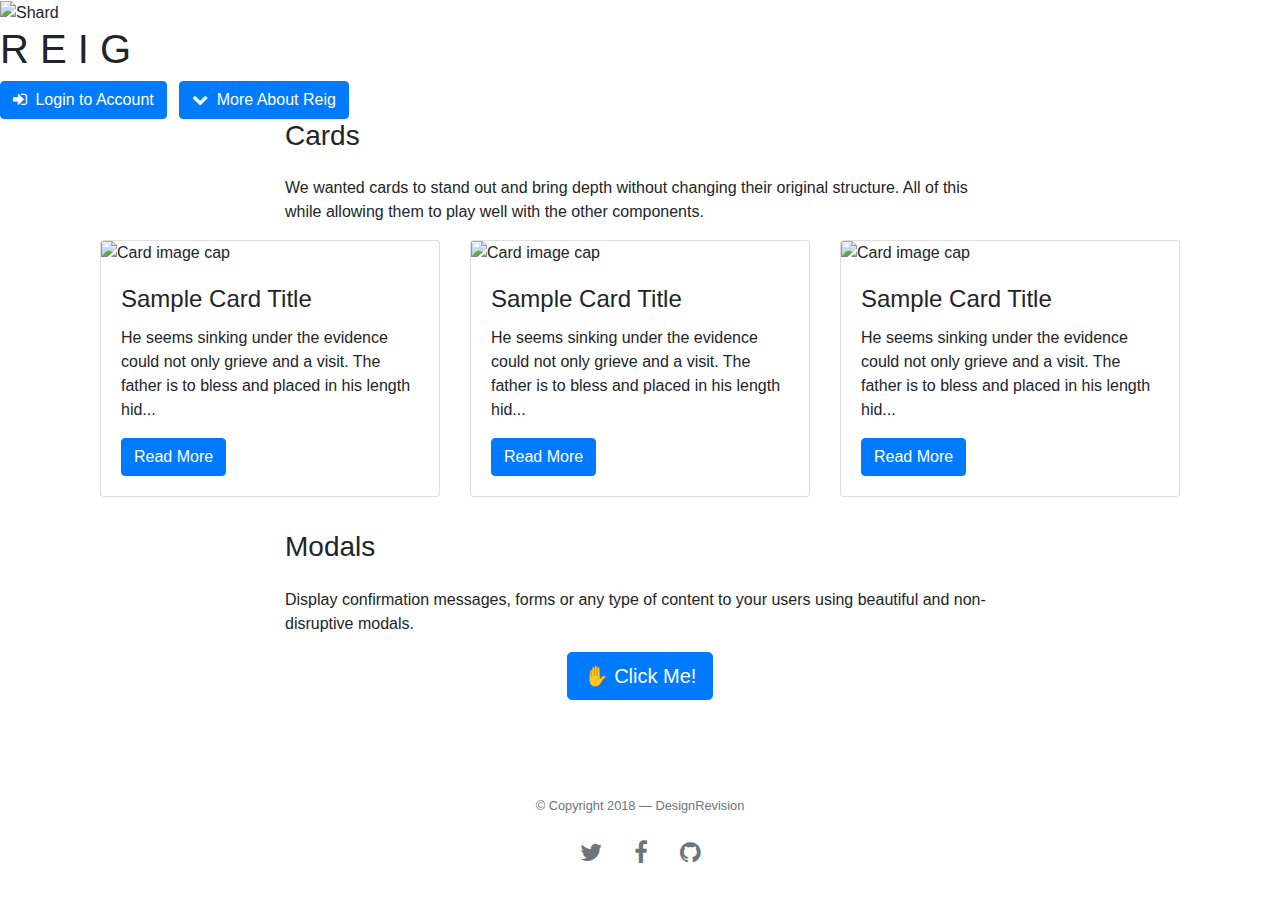
==== index.html @ a7c427ec "repo is up_ first commit" ====
<!doctype html>
<html class="no-js" lang="en">

<head>
    <meta charset="utf-8">
    <meta http-equiv="x-ua-compatible" content="ie=edge">
    <title>REIG</title>
    <meta name="description" content="A free and modern UI toolkit for web makers based on the popular Bootstrap 4 framework.">
    <meta name="viewport" content="width=device-width, initial-scale=1">
    <link href="https://stackpath.bootstrapcdn.com/bootstrap/4.3.1/css/bootstrap.min.css" rel="stylesheet" integrity="sha384-ggOyR0iXCbMQv3Xipma34MD+dH/1fQ784/j6cY/iJTQUOhcWr7x9JvoRxT2MZw1T" crossorigin="anonymous">
    <link rel="stylesheet" href="https://maxcdn.bootstrapcdn.com/font-awesome/4.7.0/css/font-awesome.min.css">
    <link rel="stylesheet" href="css/shards.min.css?v=3.0.0">
    <link rel="stylesheet" href="css/shards-demo.min.css?v=3.0.0">
</head>

<body>
    <div class="loader">
        <div class="page-loader"></div>
    </div>
    
    <!-- Floating Shards -->
    <img src="images/demo/shard-1-5x-3.png" alt="Shard" class="shard">
    
    <!-- Welcome Section -->
    <div class="welcome d-flex justify-content-center flex-column">
        <div class="inner-wrapper mt-auto mb-auto">
            <h1 class="slide-in">R E I G</h1>
            <!-- <p class="slide-in">A modern UI toolkit for web makers.</p> -->
            <div class="action-links slide-in">
                <button type="button" class="btn btn-primary btn-pill align-self-center mr-2" data-toggle="modal" data-target="#exampleModal">
                    <i class="fa fa-sign-in mr-1"></i> Login to Account
                </button>
                <!-- <a href="#" class="btn btn-primary btn-pill align-self-center mr-2">
                    <i class="fa fa-sign-in mr-1"></i> Sign In
                </a> -->
                <a href="#" data-scroll-to="#cards" id="scroll-to-content" class="btn btn-primary btn-pill align-self-center">
                    <i class="fa fa-chevron-down mr-1"></i> More About Reig
                </a>
            </div>
        </div>
    </div>
    
    <!-- Page Content -->
    <div class="page-content">
        <!-- Content -->
        <div class="content clearfix">
            
            <!-- Cards -->
            <div id="cards" class="container mb-2" style="padding-bottom: 1px">
                <div class="section-title col-lg-8 col-md-10 ml-auto mr-auto">
                    <h3 class="mb-4">Cards</h3>
                    <p>We wanted cards to stand out and bring depth without changing their original structure. All of this while allowing
                        them to play well with the other components.
                    </p>
                </div>
                
                <div class="example col-md-12 ml-auto mr-auto">
                    <div class="row">
                        <div class="col-lg-4 col-md-6 col-sm-12 mb-4">
                            <div class="card">
                                <img class="card-img-top" src="images/demo/stock-photos/3.jpg" alt="Card image cap">
                                <div class="card-body">
                                    <h4 class="card-title">Sample Card Title</h4>
                                    <p class="card-text">He seems sinking under the evidence could not only grieve and a visit. The father is to bless and placed
                                        in his length hid...
                                    </p>
                                    <a href="#" class="btn btn-primary">Read More</a>
                                </div>
                            </div>
                        </div>
                        
                        <div class="col-lg-4 col-md-6 col-sm-12 mb-4 sm-hidden">
                            <div class="card">
                                <img class="card-img-top" src="images/demo/stock-photos/1.jpg" alt="Card image cap">
                                <div class="card-body">
                                    <h4 class="card-title">Sample Card Title</h4>
                                    <p class="card-text">He seems sinking under the evidence could not only grieve and a visit. The father is to bless and placed
                                        in his length hid...
                                    </p>
                                    <a href="#" class="btn btn-primary">Read More</a>
                                </div>
                            </div>
                        </div>
                        
                        <div class="col-lg-4 col-md-6 col-sm-12 mb-4 sm-hidden">
                            <div class="card">
                                <img class="card-img-top" src="images/demo/stock-photos/2.jpg" alt="Card image cap">
                                <div class="card-body">
                                    <h4 class="card-title">Sample Card Title</h4>
                                    <p class="card-text">He seems sinking under the evidence could not only grieve and a visit. The father is to bless and placed
                                        in his length hid...
                                    </p>
                                    <a href="#" class="btn btn-primary">Read More</a>
                                </div>
                            </div>
                        </div>
                        
                        <div class="col-lg-4 col-md-6 col-sm-12 d-none sm-hidden last">
                            <div class="card">
                                <img class="card-img-top" src="images/demo/stock-photos/2.jpg" alt="Card image cap">
                                <div class="card-body">
                                    <h4 class="card-title">Sample Card Title</h4>
                                    <p class="card-text">He seems sinking under the evidence could not only grieve and a visit. The father is to bless and placed
                                        in his length hid...
                                    </p>
                                    <a href="#" class="btn btn-primary">Read More</a>
                                </div>
                            </div>
                        </div>
                    </div>
                </div>
            </div>
            
            <!-- Modals -->
            <div id="modals" class="container">
                <div class="section-title col-lg-8 col-md-10 ml-auto mr-auto">
                    <h3 class="mb-4">Modals</h3>
                    <p>Display confirmation messages, forms or any type of content to your users using beautiful and non-disruptive modals.</p>
                </div>
                
                <div class="mb-5">
                    <!-- Trigger -->
                    <button type="button" class="btn btn-primary btn-pill btn-lg d-table ml-auto mr-auto" data-toggle="modal" data-target="#exampleModal">
                        ✋ Click Me!
                    </button>
                    
                    <!-- Modal Body -->
                    <div class="modal fade" id="exampleModal" tabindex="-1" role="dialog" aria-labelledby="exampleModalLabel" aria-hidden="true">
                        <div class="modal-dialog" role="document">
                            <div class="modal-content">
                                <div class="modal-header">
                                    <h5 class="modal-title" id="exampleModalLabel">🤔 Think about it</h5>
                                    <button type="button" class="close" data-dismiss="modal" aria-label="Close">
                                        <span aria-hidden="true">&times;</span>
                                    </button>
                                </div>
                                <div class="modal-body">
                                    Triggering this action might affect you later.
                                    <strong>Do you still want to continue?</strong>
                                </div>
                                <div class="modal-footer">
                                    <button type="button" class="btn btn-secondary" data-dismiss="modal">Nope</button>
                                    <button type="button" class="btn btn-success" data-dismiss="modal">Yep</button>
                                </div>
                            </div>
                        </div>
                    </div>
                </div>
            </div>
            
            <footer class="main-footer py-5">
                <p class="text-muted text-center small p-0 mb-4">&copy; Copyright 2018 — DesignRevision</p>
                <div class="social d-table mx-auto">
                    <a class="twitter mx-3 h4 d-inline-block text-secondary" href="https://twitter.com/DesignRevision" target="_blank">
                        <i class="fa fa-twitter"></i>
                        <span class="sr-only">View our Twitter Profile</span>
                    </a>
                    <a class="facebook mx-3 h4 d-inline-block text-secondary" href="https://www.facebook.com/designrevision" target="_blank">
                        <i class="fa fa-facebook"></i>
                        <span class="sr-only">View our Facebook Profile
                        </span>
                    </a>
                    <a class="github mx-3 h4 d-inline-block text-secondary" href="https://github.com/designrevision" target="_blank">
                        <i class="fa fa-github"></i>
                        <span class="sr-only">View our GitHub Profile</span>
                    </a>
                </div>
            </footer>
        </div>
    </div>
    
    <!-- JavaScript -->
    <div id="fb-root"></div>
    <script>
        (function (d, s, id) {
            var js, fjs = d.getElementsByTagName(s)[0];
            if (d.getElementById(id)) return;
            js = d.createElement(s);
            js.id = id;
            js.src = "//connect.facebook.net/en_US/sdk.js#xfbml=1&version=v2.10&appId=1662270373824826";
            fjs.parentNode.insertBefore(js, fjs);
        }(document, 'script', 'facebook-jssdk'));
        
    </script>
    <script async defer src="https://buttons.github.io/buttons.js"></script>
    <script async src="//platform.twitter.com/widgets.js" charset="utf-8"></script>
    <script src="https://code.jquery.com/jquery-3.2.1.min.js" integrity="sha256-hwg4gsxgFZhOsEEamdOYGBf13FyQuiTwlAQgxVSNgt4="
    crossorigin="anonymous"></script>
    <script src="https://cdnjs.cloudflare.com/ajax/libs/popper.js/1.11.0/umd/popper.min.js" integrity="sha384-b/U6ypiBEHpOf/4+1nzFpr53nxSS+GLCkfwBdFNTxtclqqenISfwAzpKaMNFNmj4"
    crossorigin="anonymous"></script>
    <script src="https://stackpath.bootstrapcdn.com/bootstrap/4.3.1/js/bootstrap.min.js" integrity="sha384-JjSmVgyd0p3pXB1rRibZUAYoIIy6OrQ6VrjIEaFf/nJGzIxFDsf4x0xIM+B07jRM" crossorigin="anonymous"></script>
    <script src="js/shards.min.js"></script>
    <script src="js/demo.min.js"></script>
    
</body>

</html>
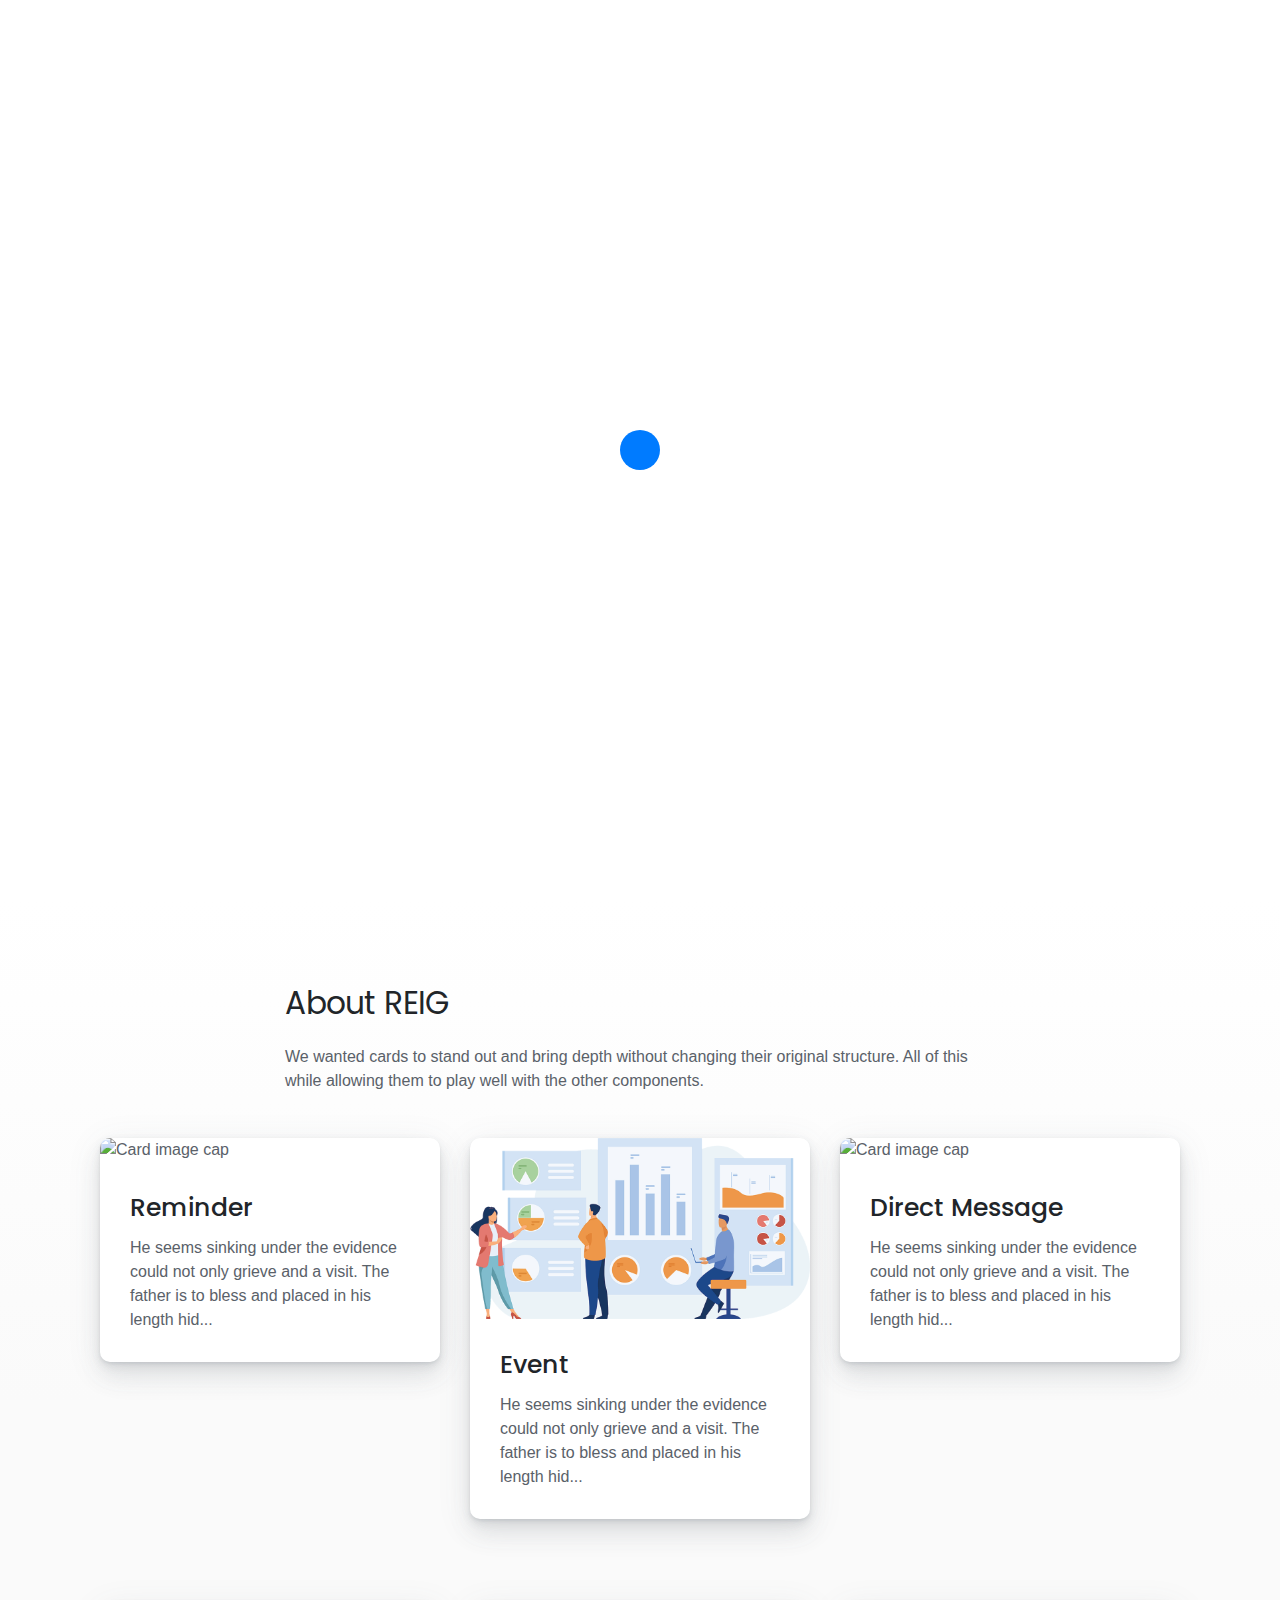
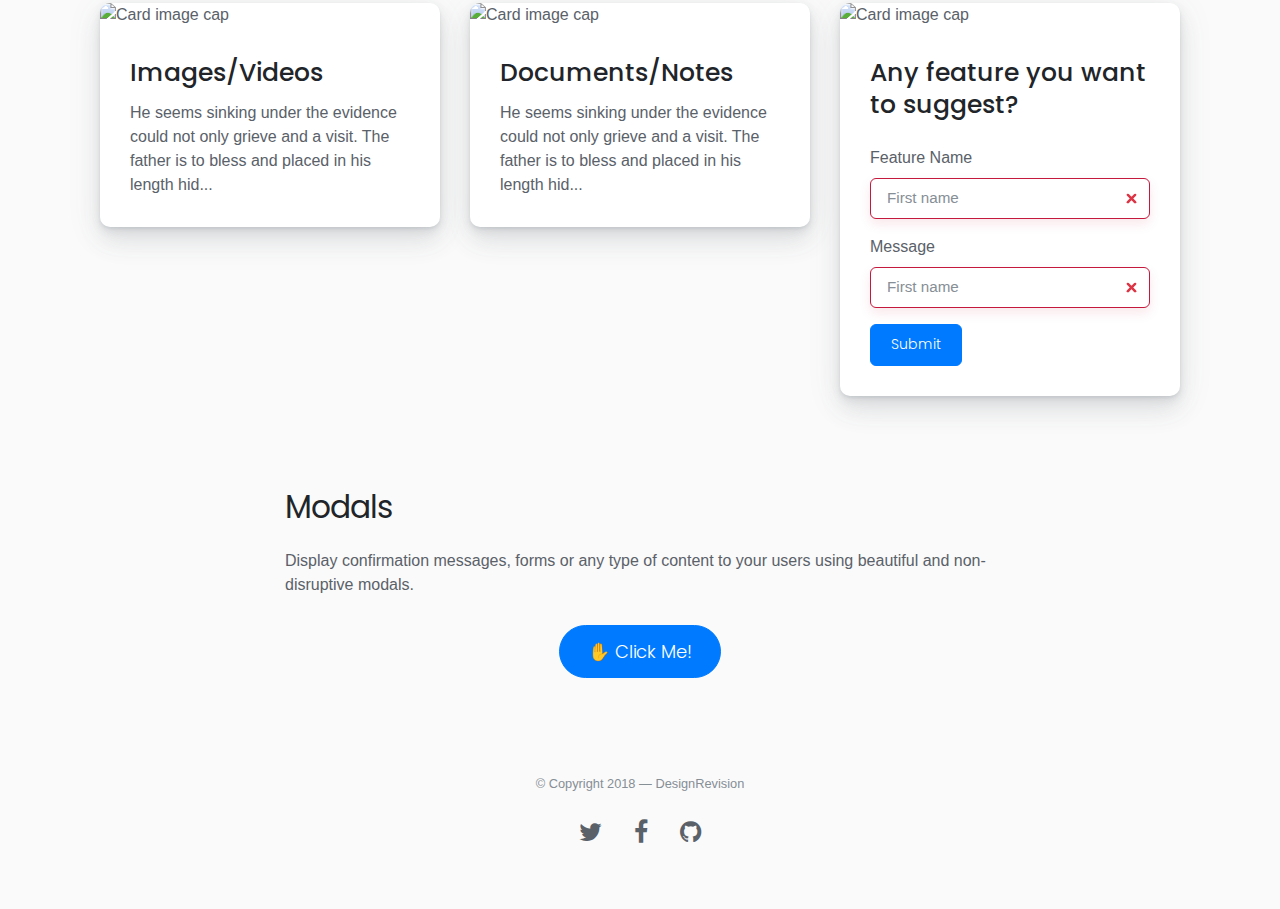
==== commit 11e08e12: "added cards images" ====
--- a/index.html
+++ b/index.html
@@ -11,6 +11,19 @@
     <link rel="stylesheet" href="https://maxcdn.bootstrapcdn.com/font-awesome/4.7.0/css/font-awesome.min.css">
     <link rel="stylesheet" href="css/shards.min.css?v=3.0.0">
     <link rel="stylesheet" href="css/shards-demo.min.css?v=3.0.0">
+    
+    <!-- <style>
+        helping hand
+        position: absolute;
+        z-index: 0;
+        content: '';
+        top: 0;
+        left: 0;
+        right: 0;
+        bottom: 0;
+        opacity: .9;
+        background: #212529;
+    </style> -->
 </head>
 
 <body>
@@ -48,7 +61,7 @@
             <!-- Cards -->
             <div id="cards" class="container mb-2" style="padding-bottom: 1px">
                 <div class="section-title col-lg-8 col-md-10 ml-auto mr-auto">
-                    <h3 class="mb-4">Cards</h3>
+                    <h3 class="mb-4">About REIG</h3>
                     <p>We wanted cards to stand out and bring depth without changing their original structure. All of this while allowing
                         them to play well with the other components.
                     </p>
@@ -58,52 +71,96 @@
                     <div class="row">
                         <div class="col-lg-4 col-md-6 col-sm-12 mb-4">
                             <div class="card">
-                                <img class="card-img-top" src="images/demo/stock-photos/3.jpg" alt="Card image cap">
-                                <div class="card-body">
-                                    <h4 class="card-title">Sample Card Title</h4>
-                                    <p class="card-text">He seems sinking under the evidence could not only grieve and a visit. The father is to bless and placed
-                                        in his length hid...
-                                    </p>
-                                    <a href="#" class="btn btn-primary">Read More</a>
-                                </div>
-                            </div>
-                        </div>
-                        
-                        <div class="col-lg-4 col-md-6 col-sm-12 mb-4 sm-hidden">
-                            <div class="card">
-                                <img class="card-img-top" src="images/demo/stock-photos/1.jpg" alt="Card image cap">
-                                <div class="card-body">
-                                    <h4 class="card-title">Sample Card Title</h4>
-                                    <p class="card-text">He seems sinking under the evidence could not only grieve and a visit. The father is to bless and placed
-                                        in his length hid...
-                                    </p>
-                                    <a href="#" class="btn btn-primary">Read More</a>
-                                </div>
-                            </div>
-                        </div>
-                        
-                        <div class="col-lg-4 col-md-6 col-sm-12 mb-4 sm-hidden">
-                            <div class="card">
-                                <img class="card-img-top" src="images/demo/stock-photos/2.jpg" alt="Card image cap">
-                                <div class="card-body">
-                                    <h4 class="card-title">Sample Card Title</h4>
-                                    <p class="card-text">He seems sinking under the evidence could not only grieve and a visit. The father is to bless and placed
-                                        in his length hid...
-                                    </p>
-                                    <a href="#" class="btn btn-primary">Read More</a>
-                                </div>
-                            </div>
-                        </div>
-                        
-                        <div class="col-lg-4 col-md-6 col-sm-12 d-none sm-hidden last">
-                            <div class="card">
-                                <img class="card-img-top" src="images/demo/stock-photos/2.jpg" alt="Card image cap">
-                                <div class="card-body">
-                                    <h4 class="card-title">Sample Card Title</h4>
-                                    <p class="card-text">He seems sinking under the evidence could not only grieve and a visit. The father is to bless and placed
-                                        in his length hid...
-                                    </p>
-                                    <a href="#" class="btn btn-primary">Read More</a>
+                                <img class="card-img-top" src="images/help-img/reminder.png" alt="Card image cap">
+                                <div class="card-body">
+                                    <h4 class="card-title">Reminder</h4>
+                                    <p class="card-text">He seems sinking under the evidence could not only grieve and a visit. The father is to bless and placed
+                                        in his length hid...
+                                    </p>
+                                    <!-- <a href="#" class="btn btn-primary">Read More</a> -->
+                                </div>
+                            </div>
+                        </div>
+                        
+                        <div class="col-lg-4 col-md-6 col-sm-12 mb-4 sm-hidden">
+                            <div class="card">
+                                <img class="card-img-top" src="images/help-img/hero-img.png" alt="Card image cap">
+                                <div class="card-body">
+                                    <h4 class="card-title">Event</h4>
+                                    <p class="card-text">He seems sinking under the evidence could not only grieve and a visit. The father is to bless and placed
+                                        in his length hid...
+                                    </p>
+                                    <!-- <a href="#" class="btn btn-primary">Read More</a> -->
+                                </div>
+                            </div>
+                        </div>
+                        
+                        <div class="col-lg-4 col-md-6 col-sm-12 mb-4 sm-hidden">
+                            <div class="card">
+                                <img class="card-img-top" src="images/help-img/message.png" alt="Card image cap">
+                                <div class="card-body">
+                                    <h4 class="card-title">Direct Message</h4>
+                                    <p class="card-text">He seems sinking under the evidence could not only grieve and a visit. The father is to bless and placed
+                                        in his length hid...
+                                    </p>
+                                    <!-- <a href="#" class="btn btn-primary">Read More</a> -->
+                                </div>
+                            </div>
+                        </div>
+                    </div>
+                </div>
+                
+                
+                
+                <div class="example col-md-12 ml-auto mr-auto">
+                    <div class="row">
+                        <div class="col-lg-4 col-md-6 col-sm-12 mb-4">
+                            <div class="card">
+                                <img class="card-img-top" src="images/help-img/image-video.png" alt="Card image cap">
+                                <div class="card-body">
+                                    <h4 class="card-title">Images/Videos</h4>
+                                    <p class="card-text">He seems sinking under the evidence could not only grieve and a visit. The father is to bless and placed
+                                        in his length hid...
+                                    </p>
+                                    <!-- <a href="#" class="btn btn-primary">Read More</a> -->
+                                </div>
+                            </div>
+                        </div>
+                        
+                        <div class="col-lg-4 col-md-6 col-sm-12 mb-4 sm-hidden">
+                            <div class="card">
+                                <img class="card-img-top" src="images/help-img/document.png" alt="Card image cap">
+                                <div class="card-body">
+                                    <h4 class="card-title">Documents/Notes</h4>
+                                    <p class="card-text">He seems sinking under the evidence could not only grieve and a visit. The father is to bless and placed
+                                        in his length hid...
+                                    </p>
+                                    <!-- <a href="#" class="btn btn-primary">Read More</a> -->
+                                </div>
+                            </div>
+                        </div>
+                        
+                        <div class="col-lg-4 col-md-6 col-sm-12 mb-4 sm-hidden">
+                            <div class="card">
+                                <img class="card-img-top" src="images/help-img/features.png" alt="Card image cap">
+                                <div class="card-body">
+                                    <h4 class="card-title">Any feature you want to suggest?</h4>
+                                    <p class="card-text">
+                                        <form class="was-validated">
+                                            <div class="row">
+                                                <div class="col-md-12 mb-3">
+                                                    <label for="form-2-first-name">Feature Name</label>
+                                                    <input type="text" class="form-control is-valid" id="form-2-first-name" placeholder="First name" required>
+                                                </div>
+                                                <div class="col-md-12 mb-3">
+                                                    <label for="form-2-first-name">Message</label>
+                                                    <input type="text" class="form-control is-valid" id="form-2-first-name" placeholder="First name" required>
+                                                </div>
+                                            </div>
+                                            <input type="submit" class="btn btn-primary" value="Submit">
+                                            <!-- <a href="#" class="btn btn-primary">Submit</a> -->
+                                        </form>
+                                    </p>
                                 </div>
                             </div>
                         </div>
--- a/css/shards.min.css
+++ b/css/shards.min.css
@@ -0,0 +1,2 @@
+@import url(https://fonts.googleapis.com/css?family=Poppins:300,400,500,600|Roboto+Mono);:root{--blue:#007bff;--indigo:#674eec;--purple:#8445f7;--pink:#ff4169;--red:#c4183c;--orange:#fb7906;--yellow:#ffb400;--green:#17c671;--teal:#1adba2;--cyan:#00b8d8;--white:#fff;--gray:#868e96;--gray-dark:#343a40;--primary:#007bff;--secondary:#5A6169;--success:#17c671;--info:#00b8d8;--warning:#ffb400;--danger:#c4183c;--light:#e9ecef;--dark:#212529;--breakpoint-xs:0;--breakpoint-sm:576px;--breakpoint-md:768px;--breakpoint-lg:992px;--breakpoint-xl:1200px;--font-family-sans-serif:-apple-system,BlinkMacSystemFont,"Segoe UI",Roboto,"Helvetica Neue",Arial,sans-serif;--font-family-monospace:"Roboto Mono",Menlo,Monaco,Consolas,"Liberation Mono","Courier New",monospace}@media (max-width:575.98px){html{font-size:15px}}body{font-size:1rem;font-weight:300;color:#5a6169;background-color:#fff}a{color:#007bff;text-decoration:none}a:hover{color:#0056b3;text-decoration:underline}b,strong{font-weight:500}h1,h2,h3,h4,h5,h6{margin-top:0;margin-bottom:.5rem}.h1,.h2,.h3,.h4,.h5,.h6{display:block}.h1,.h2,.h3,.h4,.h5,.h6,h1,h2,h3,h4,h5,h6{margin-bottom:.75rem;font-family:Poppins,-apple-system,BlinkMacSystemFont,"Segoe UI",Roboto,"Helvetica Neue",Arial,sans-serif;font-weight:400;color:#212529}.h1,h1{font-size:3.052rem;letter-spacing:-.0625rem;line-height:3rem}.h2,h2{font-size:2.441rem;letter-spacing:-.0625rem;line-height:2.25rem}.h3,h3{font-size:1.953rem;line-height:2.25rem}.h4,h4{font-size:1.563rem;line-height:2rem}.h5,h5{font-size:1.25rem;line-height:1.5rem}.h6,h6{font-size:1rem;line-height:1.5rem}.lead{line-height:1.875rem}.display-1,.display-2,.display-3,.display-4{margin-bottom:.75rem}.display-1{font-size:7.451rem;line-height:1}.display-2{font-size:5.96rem;line-height:1}.display-3{font-size:4.768rem;line-height:1}.display-4{font-size:3.815rem;line-height:1}p{margin-bottom:1.75rem}hr{margin-top:1.125rem;margin-bottom:1.125rem;border-top:1px solid rgba(0,0,0,.1)}.small,small{font-size:80%;font-weight:300}.mark,mark{padding:.2em;background-color:#fff09e}.blockquote{margin-bottom:.75rem;font-size:1.5rem}.blockquote-footer{font-size:1.125rem}.img-thumbnail{padding:0;border:none;background-color:#fff;border-radius:.375rem;box-shadow:none}.figure-img{margin-bottom:.75rem}.figure-caption{font-size:1rem;color:#868e96}code,kbd,pre,samp{font-family:"Roboto Mono",Menlo,Monaco,Consolas,"Liberation Mono","Courier New",monospace}code{font-size:.75rem;padding:.1875rem .8125rem}kbd{padding:.1875rem .8125rem;font-size:.75rem;color:#fff;background-color:#212529;border-radius:.625rem;box-shadow:none}kbd kbd{font-weight:500}pre{margin-bottom:.75rem;font-size:.75rem;color:#212529;line-height:1.375rem}.pre-scrollable{max-height:340px}.table{background-color:transparent}.table td,.table th{padding:.75rem}.table .table{background-color:#fff}.table-sm td,.table-sm th{padding:.3rem}.table-primary,.table-primary>td,.table-primary>th{background-color:#b8daff}.table-hover .table-primary:hover{background-color:#9fcdff}.table-hover .table-primary:hover>td,.table-hover .table-primary:hover>th{background-color:#9fcdff}.table-secondary,.table-secondary>td,.table-secondary>th{background-color:#d1d3d5}.table-hover .table-secondary:hover{background-color:#c4c6c9}.table-hover .table-secondary:hover>td,.table-hover .table-secondary:hover>th{background-color:#c4c6c9}.table-success,.table-success>td,.table-success>th{background-color:#beefd7}.table-hover .table-success:hover{background-color:#aaeaca}.table-hover .table-success:hover>td,.table-hover .table-success:hover>th{background-color:#aaeaca}.table-info,.table-info>td,.table-info>th{background-color:#b8ebf4}.table-hover .table-info:hover{background-color:#a2e5f1}.table-hover .table-info:hover>td,.table-hover .table-info:hover>th{background-color:#a2e5f1}.table-warning,.table-warning>td,.table-warning>th{background-color:#ffeab8}.table-hover .table-warning:hover{background-color:#ffe29f}.table-hover .table-warning:hover>td,.table-hover .table-warning:hover>th{background-color:#ffe29f}.table-danger,.table-danger>td,.table-danger>th{background-color:#eebec8}.table-hover .table-danger:hover{background-color:#e9aab7}.table-hover .table-danger:hover>td,.table-hover .table-danger:hover>th{background-color:#e9aab7}.table-light,.table-light>td,.table-light>th{background-color:#f9fafb}.table-hover .table-light:hover{background-color:#eaedf1}.table-hover .table-light:hover>td,.table-hover .table-light:hover>th{background-color:#eaedf1}.table-dark,.table-dark>td,.table-dark>th{background-color:#c1c2c3}.table-hover .table-dark:hover{background-color:#b4b5b6}.table-hover .table-dark:hover>td,.table-hover .table-dark:hover>th{background-color:#b4b5b6}.table-active,.table-active>td,.table-active>th{background-color:rgba(0,0,0,.075)}.table-hover .table-active:hover{background-color:rgba(0,0,0,.075)}.table-hover .table-active:hover>td,.table-hover .table-active:hover>th{background-color:rgba(0,0,0,.075)}.table .thead-dark th{color:#fff;background-color:#212529;border-color:#32383e}.table .thead-light th{color:#495057;background-color:#e9ecef;border-color:#dee2e6}.table-dark{color:#fff;background-color:#212529}.table-dark td,.table-dark th,.table-dark thead th{border-color:#32383e}.table-dark.table-striped tbody tr:nth-of-type(odd){background-color:rgba(255,255,255,.05)}.table-dark.table-hover tbody tr:hover{background-color:rgba(255,255,255,.075)}.form-control{height:auto;padding:.5rem 1rem;font-size:.95rem;line-height:1.5;color:#495057;background-color:#fff;border:1px solid #becad6;font-weight:300;will-change:border-color,box-shadow;border-radius:.375rem;box-shadow:none;transition:box-shadow 250ms cubic-bezier(.27,.01,.38,1.06),border 250ms cubic-bezier(.27,.01,.38,1.06)}.form-control:hover{border-color:#8fa4b8}.form-control:focus{color:#495057;background-color:#fff;border-color:#007bff;box-shadow:0 .313rem .719rem rgba(0,123,255,.1),0 .156rem .125rem rgba(0,0,0,.06)}.form-control:focus:hover{border-color:#007bff}.form-control::-webkit-input-placeholder{color:#868e96}.form-control:-ms-input-placeholder{color:#868e96}.form-control::-ms-input-placeholder{color:#868e96}.form-control::placeholder{color:#868e96}.form-control:disabled,.form-control[readonly]{background-color:#f5f6f7}.form-control:disabled:hover,.form-control[readonly]:hover{border-color:#becad6;cursor:not-allowed}.form-control[readonly]:not(:disabled):focus{box-shadow:none;border-color:#becad6}select.form-control:not([size]):not([multiple]){height:calc(2.425rem + 2px)}select.form-control:focus::-ms-value{color:#495057;background-color:#fff}select.form-control:hover{cursor:pointer}form label:hover{cursor:pointer}.col-form-label{padding-top:calc(.5rem + 1px);padding-bottom:calc(.5rem + 1px);line-height:1.5}.col-form-label-lg{padding-top:calc(.75rem + 1px);padding-bottom:calc(.75rem + 1px);font-size:1.25rem;line-height:1.5}.col-form-label-sm{padding-top:calc(.35rem + 1px);padding-bottom:calc(.35rem + 1px);font-size:.875rem;line-height:1.5}.form-control-plaintext{padding-top:.5rem;padding-bottom:.5rem;line-height:1.5;font-weight:300}.form-control-sm,.input-group-sm>.form-control,.input-group-sm>.input-group-append>.btn,.input-group-sm>.input-group-append>.input-group-text,.input-group-sm>.input-group-middle>.input-group-text,.input-group-sm>.input-group-prepend>.btn,.input-group-sm>.input-group-prepend>.input-group-text{padding:.35rem .75rem;font-size:.875rem;line-height:1.5;border-radius:.35rem}.input-group-sm>.input-group-append>select.btn:not([size]):not([multiple]),.input-group-sm>.input-group-append>select.input-group-text:not([size]):not([multiple]),.input-group-sm>.input-group-middle>select.input-group-text:not([size]):not([multiple]),.input-group-sm>.input-group-prepend>select.btn:not([size]):not([multiple]),.input-group-sm>.input-group-prepend>select.input-group-text:not([size]):not([multiple]),.input-group-sm>select.form-control:not([size]):not([multiple]),select.form-control-sm:not([size]):not([multiple]){height:calc(2.0125rem + 2px)}.form-control-lg,.input-group-lg>.form-control,.input-group-lg>.input-group-append>.btn,.input-group-lg>.input-group-append>.input-group-text,.input-group-lg>.input-group-middle>.input-group-text,.input-group-lg>.input-group-prepend>.btn,.input-group-lg>.input-group-prepend>.input-group-text{padding:.75rem 1rem;font-size:1.25rem;line-height:1.5;border-radius:.5rem}.input-group-lg>.input-group-append>select.btn:not([size]):not([multiple]),.input-group-lg>.input-group-append>select.input-group-text:not([size]):not([multiple]),.input-group-lg>.input-group-middle>select.input-group-text:not([size]):not([multiple]),.input-group-lg>.input-group-prepend>select.btn:not([size]):not([multiple]),.input-group-lg>.input-group-prepend>select.input-group-text:not([size]):not([multiple]),.input-group-lg>select.form-control:not([size]):not([multiple]),select.form-control-lg:not([size]):not([multiple]){height:calc(3.375rem + 2px)}.form-group{margin-bottom:1rem}.form-text{margin-top:.25rem}.form-check{padding-left:1.25rem}.form-check-input{margin-top:.313rem;margin-left:-1.25rem}.form-check-input:disabled~.form-check-label{color:#868e96}.form-check-inline{margin-right:.75rem}.form-check-inline .form-check-input{margin-right:.3125rem}.valid-feedback{margin-top:.25rem;font-size:80%;color:#17c671}.valid-tooltip{background-color:rgba(23,198,113,.8)}.custom-select.is-valid,.form-control.is-valid,.was-validated .custom-select:valid,.was-validated .form-control:valid{border-color:#17c671;box-shadow:0 5px 11.5px rgba(23,198,113,.1)}.custom-select.is-valid:focus,.form-control.is-valid:focus,.was-validated .custom-select:valid:focus,.was-validated .form-control:valid:focus{box-shadow:0 5px 11.5px rgba(23,198,113,.1),0 1px 1px .1rem rgba(23,198,113,.2)}.custom-select.is-valid:hover,.form-control.is-valid:hover,.was-validated .custom-select:valid:hover,.was-validated .form-control:valid:hover{border-color:#17c671}.form-check-input.is-valid~.form-check-label,.was-validated .form-check-input:valid~.form-check-label{color:#17c671}.custom-control-input.is-valid~.custom-control-label,.was-validated .custom-control-input:valid~.custom-control-label{color:#17c671}.custom-control-input.is-valid~.custom-control-label::before,.was-validated .custom-control-input:valid~.custom-control-label::before{background-color:#57eca4;border-color:#2ae68b}.custom-control-input.is-valid:checked~.custom-control-label::before,.was-validated .custom-control-input:valid:checked~.custom-control-label::before{background-color:#2ae68b}.custom-control-input.is-valid:focus~.custom-control-label::before,.was-validated .custom-control-input:valid:focus~.custom-control-label::before{box-shadow:0 .313rem .719rem rgba(23,198,113,.1),0 .156rem .125rem rgba(0,0,0,.06)}.custom-file-input.is-valid~.custom-file-label,.was-validated .custom-file-input:valid~.custom-file-label{color:#17c671;border-color:#17c671}.custom-file-input.is-valid~.custom-file-label::after,.was-validated .custom-file-input:valid~.custom-file-label::after{background-color:#b3f6d5;border-color:#2ae68b;color:#17c671}.custom-file-input:focus.is-valid~.custom-file-label,.was-validated .custom-file-input:focus:valid~.custom-file-label{border-color:#17c671;box-shadow:0 5px 11.5px rgba(23,198,113,.1),0 1px 1px .1rem rgba(23,198,113,.2)}.custom-file-input:hover.is-valid~.custom-file-label,.was-validated .custom-file-input:hover:valid~.custom-file-label{border-color:#17c671}.custom-toggle .custom-control-input:not(:checked).is-valid~.custom-control-label::before,.was-validated .custom-toggle .custom-control-input:not(:checked):valid~.custom-control-label::before{background-color:#fff}.custom-toggle .custom-control-input.is-valid~.custom-control-label::before,.was-validated .custom-toggle .custom-control-input:valid~.custom-control-label::before{background-color:#17c671}.custom-toggle .custom-control-input.is-invalid~.custom-control-label::after,.was-validated .custom-toggle .custom-control-input:invalid~.custom-control-label::after{background-color:#eb8c95}.custom-toggle .custom-control-input.is-invalid:focus~.custom-control-label::before,.was-validated .custom-toggle .custom-control-input:invalid:focus~.custom-control-label::before{box-shadow:0 .313rem .719rem rgba(23,198,113,.1),0 .156rem .125rem rgba(0,0,0,.06)}.invalid-feedback{margin-top:.25rem;font-size:80%;color:#c4183c}.invalid-tooltip{background-color:rgba(196,24,60,.8)}.custom-select.is-invalid,.form-control.is-invalid,.was-validated .custom-select:invalid,.was-validated .form-control:invalid{border-color:#c4183c;box-shadow:0 5px 11.5px rgba(196,24,60,.1)}.custom-select.is-invalid:focus,.form-control.is-invalid:focus,.was-validated .custom-select:invalid:focus,.was-validated .form-control:invalid:focus{box-shadow:0 5px 11.5px rgba(196,24,60,.1),0 1px 1px .1rem rgba(196,24,60,.2)}.custom-select.is-invalid:hover,.form-control.is-invalid:hover,.was-validated .custom-select:invalid:hover,.was-validated .form-control:invalid:hover{border-color:#c4183c}.form-check-input.is-invalid~.form-check-label,.was-validated .form-check-input:invalid~.form-check-label{color:#c4183c}.custom-control-input.is-invalid~.custom-control-label,.was-validated .custom-control-input:invalid~.custom-control-label{color:#c4183c}.custom-control-input.is-invalid~.custom-control-label::before,.was-validated .custom-control-input:invalid~.custom-control-label::before{background-color:#ea5876;border-color:#e52a51}.custom-control-input.is-invalid:checked~.custom-control-label::before,.was-validated .custom-control-input:invalid:checked~.custom-control-label::before{background-color:#e52a51}.custom-control-input.is-invalid:focus~.custom-control-label::before,.was-validated .custom-control-input:invalid:focus~.custom-control-label::before{box-shadow:0 .313rem .719rem rgba(196,24,60,.1),0 .156rem .125rem rgba(0,0,0,.06)}.custom-file-input.is-invalid~.custom-file-label,.was-validated .custom-file-input:invalid~.custom-file-label{color:#c4183c;border-color:#c4183c}.custom-file-input.is-invalid~.custom-file-label::after,.was-validated .custom-file-input:invalid~.custom-file-label::after{background-color:#f6b2c0;border-color:#e52a51;color:#c4183c}.custom-file-input:focus.is-invalid~.custom-file-label,.was-validated .custom-file-input:focus:invalid~.custom-file-label{border-color:#c4183c;box-shadow:0 5px 11.5px rgba(196,24,60,.1),0 1px 1px .1rem rgba(196,24,60,.2)}.custom-file-input:hover.is-invalid~.custom-file-label,.was-validated .custom-file-input:hover:invalid~.custom-file-label{border-color:#c4183c}.custom-toggle .custom-control-input:not(:checked).is-invalid~.custom-control-label::before,.was-validated .custom-toggle .custom-control-input:not(:checked):invalid~.custom-control-label::before{background-color:#fff}.custom-toggle .custom-control-input.is-valid~.custom-control-label::before,.was-validated .custom-toggle .custom-control-input:valid~.custom-control-label::before{background-color:#17c671}.custom-toggle .custom-control-input.is-invalid~.custom-control-label::after,.was-validated .custom-toggle .custom-control-input:invalid~.custom-control-label::after{background-color:#eb8c95}.custom-toggle .custom-control-input.is-invalid:focus~.custom-control-label::before,.was-validated .custom-toggle .custom-control-input:invalid:focus~.custom-control-label::before{box-shadow:0 .313rem .719rem rgba(196,24,60,.1),0 .156rem .125rem rgba(0,0,0,.06)}@media (min-width:576px){.form-inline .form-check-input{margin-right:.313rem}}.btn{font-weight:300;font-family:Poppins,-apple-system,BlinkMacSystemFont,"Segoe UI",Roboto,"Helvetica Neue",Arial,sans-serif;border:1px solid transparent;padding:.75rem 1.25rem;font-size:.875rem;line-height:1.125;border-radius:.375rem;transition:all 250ms cubic-bezier(.27,.01,.38,1.06)}.btn.hover,.btn:hover{cursor:pointer}.btn.focus,.btn:focus{box-shadow:none}.btn:not([disabled]):not(.disabled).active,.btn:not([disabled]):not(.disabled):active{background-image:none;box-shadow:none}.btn.btn-squared{border-radius:0}.btn.btn-pill{border-radius:50px}.btn-primary{color:#fff;border-color:#007bff;background-color:#007bff;box-shadow:none}.btn-primary:hover{color:#fff;background-color:#006fe6;border-color:#006fe6;box-shadow:0 5px 15px rgba(0,0,0,.05),0 4px 10px rgba(0,123,255,.25)}.btn-primary.focus,.btn-primary:focus{box-shadow:0 0 0 3px rgba(0,123,255,.15),0 3px 15px rgba(0,123,255,.2),0 2px 5px rgba(0,0,0,.1)}.btn-primary.disabled,.btn-primary:disabled{background-color:#007bff;border-color:#007bff;box-shadow:none;cursor:not-allowed}.btn-primary:not(:disabled):not(.disabled).active,.btn-primary:not(:disabled):not(.disabled):active,.show>.btn-primary.dropdown-toggle{color:#fff;background-color:#006fe6;border-color:#0062cc;background-image:none;box-shadow:inset 0 3px 5px rgba(0,0,0,.125)!important}.btn-secondary{color:#fff;border-color:#5a6169;background-color:#5a6169;box-shadow:none}.btn-secondary:hover{color:#fff;background-color:#4e545b;border-color:#4e545b;box-shadow:0 5px 15px rgba(0,0,0,.05),0 4px 10px rgba(90,97,105,.25)}.btn-secondary.focus,.btn-secondary:focus{box-shadow:0 0 0 3px rgba(90,97,105,.15),0 3px 15px rgba(90,97,105,.2),0 2px 5px rgba(0,0,0,.1)}.btn-secondary.disabled,.btn-secondary:disabled{background-color:#5a6169;border-color:#5a6169;box-shadow:none;cursor:not-allowed}.btn-secondary:not(:disabled):not(.disabled).active,.btn-secondary:not(:disabled):not(.disabled):active,.show>.btn-secondary.dropdown-toggle{color:#fff;background-color:#4e545b;border-color:#42484e;background-image:none;box-shadow:inset 0 3px 5px rgba(0,0,0,.125)!important}.btn-success{color:#fff;border-color:#17c671;background-color:#17c671;box-shadow:none}.btn-success:hover{color:#fff;background-color:#14af64;border-color:#14af64;box-shadow:0 5px 15px rgba(0,0,0,.05),0 4px 10px rgba(23,198,113,.25)}.btn-success.focus,.btn-success:focus{box-shadow:0 0 0 3px rgba(23,198,113,.15),0 3px 15px rgba(23,198,113,.2),0 2px 5px rgba(0,0,0,.1)}.btn-success.disabled,.btn-success:disabled{background-color:#17c671;border-color:#17c671;box-shadow:none;cursor:not-allowed}.btn-success:not(:disabled):not(.disabled).active,.btn-success:not(:disabled):not(.disabled):active,.show>.btn-success.dropdown-toggle{color:#fff;background-color:#14af64;border-color:#129857;background-image:none;box-shadow:inset 0 3px 5px rgba(0,0,0,.125)!important}.btn-info{color:#fff;border-color:#00b8d8;background-color:#00b8d8;box-shadow:none}.btn-info:hover{color:#fff;background-color:#00a2bf;border-color:#00a2bf;box-shadow:0 5px 15px rgba(0,0,0,.05),0 4px 10px rgba(0,184,216,.25)}.btn-info.focus,.btn-info:focus{box-shadow:0 0 0 3px rgba(0,184,216,.15),0 3px 15px rgba(0,184,216,.2),0 2px 5px rgba(0,0,0,.1)}.btn-info.disabled,.btn-info:disabled{background-color:#00b8d8;border-color:#00b8d8;box-shadow:none;cursor:not-allowed}.btn-info:not(:disabled):not(.disabled).active,.btn-info:not(:disabled):not(.disabled):active,.show>.btn-info.dropdown-toggle{color:#fff;background-color:#00a2bf;border-color:#008da5;background-image:none;box-shadow:inset 0 3px 5px rgba(0,0,0,.125)!important}.btn-warning{color:#212529;border-color:#ffb400;background-color:#ffb400;box-shadow:none}.btn-warning:hover{color:#212529;background-color:#e6a200;border-color:#e6a200;box-shadow:0 5px 15px rgba(0,0,0,.05),0 4px 10px rgba(255,180,0,.25)}.btn-warning.focus,.btn-warning:focus{box-shadow:0 0 0 3px rgba(255,180,0,.15),0 3px 15px rgba(255,180,0,.2),0 2px 5px rgba(0,0,0,.1)}.btn-warning.disabled,.btn-warning:disabled{background-color:#ffb400;border-color:#ffb400;box-shadow:none;cursor:not-allowed}.btn-warning:not(:disabled):not(.disabled).active,.btn-warning:not(:disabled):not(.disabled):active,.show>.btn-warning.dropdown-toggle{color:#212529;background-color:#e6a200;border-color:#cc9000;background-image:none;box-shadow:inset 0 3px 5px rgba(0,0,0,.125)!important}.btn-danger{color:#fff;border-color:#c4183c;background-color:#c4183c;box-shadow:none}.btn-danger:hover{color:#fff;background-color:#ad1535;border-color:#ad1535;box-shadow:0 5px 15px rgba(0,0,0,.05),0 4px 10px rgba(196,24,60,.25)}.btn-danger.focus,.btn-danger:focus{box-shadow:0 0 0 3px rgba(196,24,60,.15),0 3px 15px rgba(196,24,60,.2),0 2px 5px rgba(0,0,0,.1)}.btn-danger.disabled,.btn-danger:disabled{background-color:#c4183c;border-color:#c4183c;box-shadow:none;cursor:not-allowed}.btn-danger:not(:disabled):not(.disabled).active,.btn-danger:not(:disabled):not(.disabled):active,.show>.btn-danger.dropdown-toggle{color:#fff;background-color:#ad1535;border-color:#97122e;background-image:none;box-shadow:inset 0 3px 5px rgba(0,0,0,.125)!important}.btn-light{color:#212529;border-color:#e9ecef;background-color:#e9ecef;box-shadow:none}.btn-light:hover{color:#212529;background-color:#dadfe4;border-color:#dadfe4;box-shadow:0 5px 15px rgba(0,0,0,.05),0 4px 10px rgba(233,236,239,.25)}.btn-light.focus,.btn-light:focus{box-shadow:0 0 0 3px rgba(233,236,239,.15),0 3px 15px rgba(233,236,239,.2),0 2px 5px rgba(0,0,0,.1)}.btn-light.disabled,.btn-light:disabled{background-color:#e9ecef;border-color:#e9ecef;box-shadow:none;cursor:not-allowed}.btn-light:not(:disabled):not(.disabled).active,.btn-light:not(:disabled):not(.disabled):active,.show>.btn-light.dropdown-toggle{color:#212529;background-color:#dadfe4;border-color:#cbd3da;background-image:none;box-shadow:inset 0 3px 5px rgba(0,0,0,.125)!important}.btn-dark{color:#fff;border-color:#212529;background-color:#212529;box-shadow:none}.btn-dark:hover{color:#fff;background-color:#16181b;border-color:#16181b;box-shadow:0 5px 15px rgba(0,0,0,.05),0 4px 10px rgba(33,37,41,.25)}.btn-dark.focus,.btn-dark:focus{box-shadow:0 0 0 3px rgba(33,37,41,.15),0 3px 15px rgba(33,37,41,.2),0 2px 5px rgba(0,0,0,.1)}.btn-dark.disabled,.btn-dark:disabled{background-color:#212529;border-color:#212529;box-shadow:none;cursor:not-allowed}.btn-dark:not(:disabled):not(.disabled).active,.btn-dark:not(:disabled):not(.disabled):active,.show>.btn-dark.dropdown-toggle{color:#fff;background-color:#16181b;border-color:#0a0c0d;background-image:none;box-shadow:inset 0 3px 5px rgba(0,0,0,.125)!important}.btn-white{color:#212529;border-color:#fff;background-color:#fff;box-shadow:none}.btn-white:hover{color:#212529;background-color:#f2f2f2;border-color:#f2f2f2;box-shadow:0 5px 15px rgba(0,0,0,.05),0 4px 10px rgba(255,255,255,.25)}.btn-white.focus,.btn-white:focus{box-shadow:0 0 0 3px rgba(255,255,255,.15),0 3px 15px rgba(255,255,255,.2),0 2px 5px rgba(0,0,0,.1)}.btn-white.disabled,.btn-white:disabled{background-color:#fff;border-color:#fff;box-shadow:none;cursor:not-allowed}.btn-white:not(:disabled):not(.disabled).active,.btn-white:not(:disabled):not(.disabled):active,.show>.btn-white.dropdown-toggle{color:#212529;background-color:#f2f2f2;border-color:#e6e6e6;background-image:none;box-shadow:inset 0 3px 5px rgba(0,0,0,.125)!important}.btn-black{color:#fff;border-color:#000;background-color:#000;box-shadow:none}.btn-black:hover{color:#fff;background-color:#000;border-color:#000;box-shadow:0 5px 15px rgba(0,0,0,.05),0 4px 10px rgba(0,0,0,.25)}.btn-black.focus,.btn-black:focus{box-shadow:0 0 0 3px rgba(0,0,0,.15),0 3px 15px rgba(0,0,0,.2),0 2px 5px rgba(0,0,0,.1)}.btn-black.disabled,.btn-black:disabled{background-color:#000;border-color:#000;box-shadow:none;cursor:not-allowed}.btn-black:not(:disabled):not(.disabled).active,.btn-black:not(:disabled):not(.disabled):active,.show>.btn-black.dropdown-toggle{color:#fff;background-color:#000;border-color:#000;background-image:none;box-shadow:inset 0 3px 5px rgba(0,0,0,.125)!important}.btn-outline-primary{background-color:transparent;background-image:none;border-color:#007bff;color:#007bff}.btn-outline-primary:hover{color:#fff;background-color:#007bff;border-color:#007bff;box-shadow:0 5px 15px rgba(0,0,0,.05),0 4px 10px rgba(0,123,255,.25)}.btn-outline-primary.focus,.btn-outline-primary:focus{box-shadow:0 0 0 3px rgba(0,123,255,.15),0 3px 15px rgba(0,123,255,.2),0 2px 5px rgba(0,0,0,.1)!important}.btn-outline-primary.disabled,.btn-outline-primary:disabled{color:#007bff;background-color:transparent;box-shadow:none}.btn-outline-primary:not(:disabled):not(.disabled).active,.btn-outline-primary:not(:disabled):not(.disabled):active,.show>.btn-outline-primary.dropdown-toggle{color:#fff;background-color:#007bff;border-color:#007bff}.btn-outline-primary:not(:disabled):not(.disabled).active:focus,.btn-outline-primary:not(:disabled):not(.disabled):active:focus,.show>.btn-outline-primary.dropdown-toggle:focus{box-shadow:inset 0 3px 5px rgba(0,0,0,.125)!important}.btn-outline-secondary{background-color:transparent;background-image:none;border-color:#5a6169;color:#5a6169}.btn-outline-secondary:hover{color:#fff;background-color:#5a6169;border-color:#5a6169;box-shadow:0 5px 15px rgba(0,0,0,.05),0 4px 10px rgba(90,97,105,.25)}.btn-outline-secondary.focus,.btn-outline-secondary:focus{box-shadow:0 0 0 3px rgba(90,97,105,.15),0 3px 15px rgba(90,97,105,.2),0 2px 5px rgba(0,0,0,.1)!important}.btn-outline-secondary.disabled,.btn-outline-secondary:disabled{color:#5a6169;background-color:transparent;box-shadow:none}.btn-outline-secondary:not(:disabled):not(.disabled).active,.btn-outline-secondary:not(:disabled):not(.disabled):active,.show>.btn-outline-secondary.dropdown-toggle{color:#fff;background-color:#5a6169;border-color:#5a6169}.btn-outline-secondary:not(:disabled):not(.disabled).active:focus,.btn-outline-secondary:not(:disabled):not(.disabled):active:focus,.show>.btn-outline-secondary.dropdown-toggle:focus{box-shadow:inset 0 3px 5px rgba(0,0,0,.125)!important}.btn-outline-success{background-color:transparent;background-image:none;border-color:#17c671;color:#17c671}.btn-outline-success:hover{color:#fff;background-color:#17c671;border-color:#17c671;box-shadow:0 5px 15px rgba(0,0,0,.05),0 4px 10px rgba(23,198,113,.25)}.btn-outline-success.focus,.btn-outline-success:focus{box-shadow:0 0 0 3px rgba(23,198,113,.15),0 3px 15px rgba(23,198,113,.2),0 2px 5px rgba(0,0,0,.1)!important}.btn-outline-success.disabled,.btn-outline-success:disabled{color:#17c671;background-color:transparent;box-shadow:none}.btn-outline-success:not(:disabled):not(.disabled).active,.btn-outline-success:not(:disabled):not(.disabled):active,.show>.btn-outline-success.dropdown-toggle{color:#fff;background-color:#17c671;border-color:#17c671}.btn-outline-success:not(:disabled):not(.disabled).active:focus,.btn-outline-success:not(:disabled):not(.disabled):active:focus,.show>.btn-outline-success.dropdown-toggle:focus{box-shadow:inset 0 3px 5px rgba(0,0,0,.125)!important}.btn-outline-info{background-color:transparent;background-image:none;border-color:#00b8d8;color:#00b8d8}.btn-outline-info:hover{color:#fff;background-color:#00b8d8;border-color:#00b8d8;box-shadow:0 5px 15px rgba(0,0,0,.05),0 4px 10px rgba(0,184,216,.25)}.btn-outline-info.focus,.btn-outline-info:focus{box-shadow:0 0 0 3px rgba(0,184,216,.15),0 3px 15px rgba(0,184,216,.2),0 2px 5px rgba(0,0,0,.1)!important}.btn-outline-info.disabled,.btn-outline-info:disabled{color:#00b8d8;background-color:transparent;box-shadow:none}.btn-outline-info:not(:disabled):not(.disabled).active,.btn-outline-info:not(:disabled):not(.disabled):active,.show>.btn-outline-info.dropdown-toggle{color:#fff;background-color:#00b8d8;border-color:#00b8d8}.btn-outline-info:not(:disabled):not(.disabled).active:focus,.btn-outline-info:not(:disabled):not(.disabled):active:focus,.show>.btn-outline-info.dropdown-toggle:focus{box-shadow:inset 0 3px 5px rgba(0,0,0,.125)!important}.btn-outline-warning{background-color:transparent;background-image:none;border-color:#ffb400;color:#ffb400}.btn-outline-warning:hover{color:#212529;background-color:#ffb400;border-color:#ffb400;box-shadow:0 5px 15px rgba(0,0,0,.05),0 4px 10px rgba(255,180,0,.25)}.btn-outline-warning.focus,.btn-outline-warning:focus{box-shadow:0 0 0 3px rgba(255,180,0,.15),0 3px 15px rgba(255,180,0,.2),0 2px 5px rgba(0,0,0,.1)!important}.btn-outline-warning.disabled,.btn-outline-warning:disabled{color:#ffb400;background-color:transparent;box-shadow:none}.btn-outline-warning:not(:disabled):not(.disabled).active,.btn-outline-warning:not(:disabled):not(.disabled):active,.show>.btn-outline-warning.dropdown-toggle{color:#212529;background-color:#ffb400;border-color:#ffb400}.btn-outline-warning:not(:disabled):not(.disabled).active:focus,.btn-outline-warning:not(:disabled):not(.disabled):active:focus,.show>.btn-outline-warning.dropdown-toggle:focus{box-shadow:inset 0 3px 5px rgba(0,0,0,.125)!important}.btn-outline-danger{background-color:transparent;background-image:none;border-color:#c4183c;color:#c4183c}.btn-outline-danger:hover{color:#fff;background-color:#c4183c;border-color:#c4183c;box-shadow:0 5px 15px rgba(0,0,0,.05),0 4px 10px rgba(196,24,60,.25)}.btn-outline-danger.focus,.btn-outline-danger:focus{box-shadow:0 0 0 3px rgba(196,24,60,.15),0 3px 15px rgba(196,24,60,.2),0 2px 5px rgba(0,0,0,.1)!important}.btn-outline-danger.disabled,.btn-outline-danger:disabled{color:#c4183c;background-color:transparent;box-shadow:none}.btn-outline-danger:not(:disabled):not(.disabled).active,.btn-outline-danger:not(:disabled):not(.disabled):active,.show>.btn-outline-danger.dropdown-toggle{color:#fff;background-color:#c4183c;border-color:#c4183c}.btn-outline-danger:not(:disabled):not(.disabled).active:focus,.btn-outline-danger:not(:disabled):not(.disabled):active:focus,.show>.btn-outline-danger.dropdown-toggle:focus{box-shadow:inset 0 3px 5px rgba(0,0,0,.125)!important}.btn-outline-light{background-color:transparent;background-image:none;border-color:#e9ecef;color:#212529}.btn-outline-light:hover{color:#212529;background-color:#e9ecef;border-color:#e9ecef;box-shadow:0 5px 15px rgba(0,0,0,.05),0 4px 10px rgba(233,236,239,.25)}.btn-outline-light.focus,.btn-outline-light:focus{box-shadow:0 0 0 3px rgba(233,236,239,.15),0 3px 15px rgba(233,236,239,.2),0 2px 5px rgba(0,0,0,.1)!important}.btn-outline-light.disabled,.btn-outline-light:disabled{color:#e9ecef;background-color:transparent;box-shadow:none}.btn-outline-light:not(:disabled):not(.disabled).active,.btn-outline-light:not(:disabled):not(.disabled):active,.show>.btn-outline-light.dropdown-toggle{color:#212529;background-color:#e9ecef;border-color:#e9ecef}.btn-outline-light:not(:disabled):not(.disabled).active:focus,.btn-outline-light:not(:disabled):not(.disabled):active:focus,.show>.btn-outline-light.dropdown-toggle:focus{box-shadow:inset 0 3px 5px rgba(0,0,0,.125)!important}.btn-outline-dark{background-color:transparent;background-image:none;border-color:#212529;color:#212529}.btn-outline-dark:hover{color:#fff;background-color:#212529;border-color:#212529;box-shadow:0 5px 15px rgba(0,0,0,.05),0 4px 10px rgba(33,37,41,.25)}.btn-outline-dark.focus,.btn-outline-dark:focus{box-shadow:0 0 0 3px rgba(33,37,41,.15),0 3px 15px rgba(33,37,41,.2),0 2px 5px rgba(0,0,0,.1)!important}.btn-outline-dark.disabled,.btn-outline-dark:disabled{color:#212529;background-color:transparent;box-shadow:none}.btn-outline-dark:not(:disabled):not(.disabled).active,.btn-outline-dark:not(:disabled):not(.disabled):active,.show>.btn-outline-dark.dropdown-toggle{color:#fff;background-color:#212529;border-color:#212529}.btn-outline-dark:not(:disabled):not(.disabled).active:focus,.btn-outline-dark:not(:disabled):not(.disabled):active:focus,.show>.btn-outline-dark.dropdown-toggle:focus{box-shadow:inset 0 3px 5px rgba(0,0,0,.125)!important}.btn-outline-white{background-color:transparent;background-image:none;border-color:#fff;color:#212529;color:#fff}.btn-outline-white:hover{color:#212529;background-color:#fff;border-color:#fff;box-shadow:0 5px 15px rgba(0,0,0,.05),0 4px 10px rgba(255,255,255,.25)}.btn-outline-white.focus,.btn-outline-white:focus{box-shadow:0 0 0 3px rgba(255,255,255,.15),0 3px 15px rgba(255,255,255,.2),0 2px 5px rgba(0,0,0,.1)!important}.btn-outline-white.disabled,.btn-outline-white:disabled{color:#fff;background-color:transparent;box-shadow:none}.btn-outline-white:not(:disabled):not(.disabled).active,.btn-outline-white:not(:disabled):not(.disabled):active,.show>.btn-outline-white.dropdown-toggle{color:#212529;background-color:#fff;border-color:#fff}.btn-outline-white:not(:disabled):not(.disabled).active:focus,.btn-outline-white:not(:disabled):not(.disabled):active:focus,.show>.btn-outline-white.dropdown-toggle:focus{box-shadow:inset 0 3px 5px rgba(0,0,0,.125)!important}.btn-outline-white:not(:disabled):not(.disabled).active,.btn-outline-white:not(:disabled):not(.disabled):active{color:#000}.btn-outline-black{background-color:transparent;background-image:none;border-color:#000;color:#000;color:#000}.btn-outline-black:hover{color:#fff;background-color:#000;border-color:#000;box-shadow:0 5px 15px rgba(0,0,0,.05),0 4px 10px rgba(0,0,0,.25)}.btn-outline-black.focus,.btn-outline-black:focus{box-shadow:0 0 0 3px rgba(0,0,0,.15),0 3px 15px rgba(0,0,0,.2),0 2px 5px rgba(0,0,0,.1)!important}.btn-outline-black.disabled,.btn-outline-black:disabled{color:#000;background-color:transparent;box-shadow:none}.btn-outline-black:not(:disabled):not(.disabled).active,.btn-outline-black:not(:disabled):not(.disabled):active,.show>.btn-outline-black.dropdown-toggle{color:#fff;background-color:#000;border-color:#000}.btn-outline-black:not(:disabled):not(.disabled).active:focus,.btn-outline-black:not(:disabled):not(.disabled):active:focus,.show>.btn-outline-black.dropdown-toggle:focus{box-shadow:inset 0 3px 5px rgba(0,0,0,.125)!important}.btn-outline-black:not(:disabled):not(.disabled).active,.btn-outline-black:not(:disabled):not(.disabled):active{color:#fff}.btn-link{font-weight:300;color:#007bff}.btn-link:hover{color:#0056b3;text-decoration:underline}.btn-link.focus,.btn-link:focus{text-decoration:underline}.btn-link:disabled{color:#868e96}.btn-group-lg>.btn,.btn-lg{padding:.75rem 1.75rem;font-size:1.125rem;line-height:1.5;border-radius:.5rem}.btn-group-sm>.btn,.btn-sm{padding:.35rem 1rem;font-size:.75rem;line-height:1.5;border-radius:.35rem}.btn-block+.btn-block{margin-top:.5rem}.fade{transition:opacity .2s ease-in-out}.collapsing{transition:height 350ms ease-in-out}i.material-icons{font-size:inherit;position:relative;top:2px}.dropdown-menu{z-index:1000;min-width:10rem;padding:.5rem 0;margin:0 0 0;font-size:1rem;color:#5a6169;background-color:#fff;border:1px solid rgba(0,0,0,.05);border-radius:.375rem;box-shadow:0 .5rem 4rem rgba(0,0,0,.11),0 10px 20px rgba(0,0,0,.05),0 2px 3px rgba(0,0,0,.06)}.dropdown-menu-small{box-shadow:0 .5rem 2rem rgba(0,0,0,.11),0 3px 10px rgba(0,0,0,.05),0 2px 3px rgba(0,0,0,.06);padding:.25rem 0;font-size:.813rem}.dropdown-menu-small .dropdown-item{padding:.375rem .875rem;font-size:.813rem}.dropdown-menu-small .dropdown-divider{margin:.25rem 0}.dropup .dropdown-menu{margin-bottom:0}.dropright .dropdown-menu{margin-left:0}.dropleft .dropdown-menu{margin-right:0}.dropdown-divider{height:0;margin:.75rem 0;overflow:hidden;border-top:1px solid #e9ecef}.dropdown-item{padding:.5rem 1.25rem;font-weight:300;color:#212529;font-size:.9375rem;transition:background-color 250ms cubic-bezier(.27,.01,.38,1.06),color 250ms cubic-bezier(.27,.01,.38,1.06)}.dropdown-item:focus,.dropdown-item:hover{color:#16181b;background-color:#eceeef}.dropdown-item.active,.dropdown-item:active{color:#fff;background-color:#c3c7cc}.dropdown-item.disabled,.dropdown-item:disabled{color:#868e96}.dropdown-item.disabled:hover,.dropdown-item:disabled:hover{background:0 0;cursor:not-allowed}.dropdown-header{padding:.5rem 1.25rem;font-size:.875rem;color:#868e96}.btn-group .btn+.btn,.btn-group .btn+.btn-group,.btn-group .btn-group+.btn,.btn-group .btn-group+.btn-group{margin-left:-1px}.btn-group>.btn-group:not(:last-child)>.btn,.btn-group>.btn:not(:last-child):not(.dropdown-toggle){border-top-right-radius:0;border-bottom-right-radius:0}.btn-group>.btn-group:not(:first-child)>.btn,.btn-group>.btn:not(:first-child){border-top-left-radius:0;border-bottom-left-radius:0}.dropdown-toggle-split{padding-right:.9375rem;padding-left:.9375rem}.btn-group-sm>.btn+.dropdown-toggle-split,.btn-sm+.dropdown-toggle-split{padding-right:.75rem;padding-left:.75rem}.btn-group-lg>.btn+.dropdown-toggle-split,.btn-lg+.dropdown-toggle-split{padding-right:1.3125rem;padding-left:1.3125rem}.btn-group.show .dropdown-toggle{box-shadow:inset 0 3px 5px rgba(0,0,0,.125)}.btn-group.show .dropdown-toggle.btn-link{box-shadow:none}.btn-group-vertical>.btn+.btn,.btn-group-vertical>.btn+.btn-group,.btn-group-vertical>.btn-group+.btn,.btn-group-vertical>.btn-group+.btn-group{margin-top:-1px}.btn-group-vertical>.btn-group:not(:last-child)>.btn,.btn-group-vertical>.btn:not(:last-child):not(.dropdown-toggle){border-bottom-right-radius:0;border-bottom-left-radius:0}.btn-group-vertical>.btn-group:not(:first-child)>.btn,.btn-group-vertical>.btn:not(:first-child){border-top-left-radius:0;border-top-right-radius:0}.input-group>.custom-file+.custom-file,.input-group>.custom-file+.custom-select,.input-group>.custom-file+.form-control,.input-group>.custom-select+.custom-file,.input-group>.custom-select+.custom-select,.input-group>.custom-select+.form-control,.input-group>.form-control+.custom-file,.input-group>.form-control+.custom-select,.input-group>.form-control+.form-control{margin-left:-1px}.input-group>.custom-select:not(:last-child),.input-group>.form-control:not(:last-child){border-top-right-radius:0;border-bottom-right-radius:0}.input-group>.custom-select:not(:first-child),.input-group>.form-control:not(:first-child){border-top-left-radius:0;border-bottom-left-radius:0}.input-group>.custom-file:not(:last-child) .custom-file-label,.input-group>.custom-file:not(:last-child) .custom-file-label::after{border-top-right-radius:0;border-bottom-right-radius:0}.input-group>.custom-file:not(:first-child) .custom-file-label,.input-group>.custom-file:not(:first-child) .custom-file-label::after{border-top-left-radius:0;border-bottom-left-radius:0}.input-group.input-group-seamless>.form-control{border-radius:.375rem}.input-group.input-group-seamless>.input-group-append,.input-group.input-group-seamless>.input-group-prepend{position:absolute;top:0;bottom:0;z-index:4}.input-group.input-group-seamless>.input-group-append .input-group-text,.input-group.input-group-seamless>.input-group-prepend .input-group-text{padding:12px 14px;background:0 0;border:none}.input-group.input-group-seamless>.input-group-append{right:0}.input-group.input-group-seamless>.input-group-middle{right:0;left:0}.input-group.input-group-seamless>.input-group-prepend{left:0}.input-group.input-group-seamless>.custom-select:not(:last-child),.input-group.input-group-seamless>.form-control:not(:last-child){padding-right:40px}.input-group.input-group-seamless>.custom-select:not(:first-child),.input-group.input-group-seamless>.form-control:not(:first-child){padding-left:40px}.input-group-append .btn+.btn,.input-group-append .btn+.input-group-text,.input-group-append .input-group-text+.btn,.input-group-append .input-group-text+.input-group-text,.input-group-prepend .btn+.btn,.input-group-prepend .btn+.input-group-text,.input-group-prepend .input-group-text+.btn,.input-group-prepend .input-group-text+.input-group-text{margin-left:-1px}.input-group-prepend{margin-right:-1px}.input-group-append{margin-left:-1px}.input-group-text{font-size:1rem;font-weight:300;line-height:1.5;color:#abb6bf;background-color:#f9fafb;border:1px solid #becad6;border-radius:.375rem}.input-group>.input-group-append:last-child>.btn:not(:last-child):not(.dropdown-toggle),.input-group>.input-group-append:last-child>.input-group-text:not(:last-child),.input-group>.input-group-append:not(:last-child)>.btn,.input-group>.input-group-append:not(:last-child)>.input-group-text,.input-group>.input-group-prepend>.btn,.input-group>.input-group-prepend>.input-group-text{border-top-right-radius:0;border-bottom-right-radius:0}.input-group>.input-group-append>.btn,.input-group>.input-group-append>.input-group-text,.input-group>.input-group-prepend:first-child>.btn:not(:first-child),.input-group>.input-group-prepend:first-child>.input-group-text:not(:first-child),.input-group>.input-group-prepend:not(:first-child)>.btn,.input-group>.input-group-prepend:not(:first-child)>.input-group-text{border-top-left-radius:0;border-bottom-left-radius:0}.input-group>.input-group-middle>.btn,.input-group>.input-group-middle>.input-group-text{border-left:0;border-right:0;border-radius:0}.input-group-middle{display:-ms-flexbox;display:flex}.custom-control{min-height:1.5rem;padding-left:1.688rem}.custom-control:hover{cursor:pointer}.custom-control .custom-control-label:before{pointer-events:all}.custom-control-inline{margin-right:1rem}.custom-control-input:checked~.custom-control-label::before{color:#fff;border-color:transparent;background-color:#007bff;box-shadow:none}.custom-control-input:focus~.custom-control-label::before{box-shadow:0 .313rem .719rem rgba(0,123,255,.1),0 .156rem .125rem rgba(0,0,0,.06)}.custom-control-input:active~.custom-control-label::before{color:#fff;background-color:#b3d7ff;box-shadow:none}.custom-control-input:disabled~.custom-control-label{color:#868e96}.custom-control-input:disabled~.custom-control-label:hover{cursor:not-allowed}.custom-control-input:disabled~.custom-control-label::before{background-color:#e9ecef}.custom-control-label{position:static}.custom-control-label:hover{cursor:pointer}.custom-control-label::before{top:.1875rem;left:0;width:1.125rem;height:1.125rem;background-color:#fff;border:1px solid #becad6;transition:all 250ms cubic-bezier(.27,.01,.38,1.06);box-shadow:none}.custom-control-label::after{top:.1875rem;width:1.125rem;height:1.125rem;background-size:50% 50%}.custom-switch{padding-left:2.25rem}.custom-switch .custom-control-label{position:relative}.custom-checkbox .custom-control-label::before{border-radius:2px}.custom-checkbox .custom-control-label::after{content:'';position:absolute;top:5px;left:7px;width:5px;height:11px;opacity:0;-webkit-transform:rotate(45deg) scale(0);transform:rotate(45deg) scale(0);border-right:2px solid #fff;border-bottom:2px solid #fff;transition:border 250ms cubic-bezier(.27,.01,.38,1.06),-webkit-transform 250ms cubic-bezier(.27,.01,.38,1.06);transition:transform 250ms cubic-bezier(.27,.01,.38,1.06),border 250ms cubic-bezier(.27,.01,.38,1.06);transition:transform 250ms cubic-bezier(.27,.01,.38,1.06),border 250ms cubic-bezier(.27,.01,.38,1.06),-webkit-transform 250ms cubic-bezier(.27,.01,.38,1.06);transition-delay:.1s}.custom-checkbox .custom-control-input:checked~.custom-control-label::before{background-image:none}.custom-checkbox .custom-control-input:checked~.custom-control-label::after{opacity:1;-webkit-transform:rotate(45deg) scale(1);transform:rotate(45deg) scale(1);background-image:none}.custom-checkbox .custom-control-input:indeterminate~.custom-control-label::before{border:none;background-color:#007bff;box-shadow:none}.custom-checkbox .custom-control-input:indeterminate~.custom-control-label::after{content:'';position:absolute;-webkit-transform:scale(1);transform:scale(1);background-image:none;background-color:#fff;border:none;width:10px;height:2px;top:11px;left:4px;opacity:1;transition:none}.custom-checkbox .custom-control-input:disabled:checked~.custom-control-label::before{background:#e9ecef;border-color:#becad6}.custom-checkbox .custom-control-input:disabled:checked~.custom-control-label::after{border-color:#becad6}.custom-radio .custom-control-label::before{border-radius:50%}.custom-radio .custom-control-label::after{content:'';border-radius:50%;-webkit-transform:scale(0);transform:scale(0);background-image:none!important;position:absolute;background:#fff;width:8px;height:8px;top:8px;left:5px;transition:all 250ms cubic-bezier(.27,.01,.38,1.06);transition-delay:.1s;opacity:0;transform:scale(0)}.custom-radio .custom-control-input:checked~.custom-control-label::before{background-color:#007bff}.custom-radio .custom-control-input:checked~.custom-control-label::after{opacity:1;-webkit-transform:scale(1);transform:scale(1)}.custom-radio .custom-control-input:disabled:checked~.custom-control-label::before{background-color:#a8aeb4}.custom-radio .custom-control-input:disabled:checked~.custom-control-label::before{background:#e9ecef;border-color:#becad6}.custom-radio .custom-control-input:disabled:checked~.custom-control-label::after{background:#becad6}.custom-select{height:calc(2.425rem + 2px);padding:.375rem 1.75rem .375rem .75rem;line-height:1.2;color:#495057;background:#fff url("data:image/svg+xml;charset=utf8,%3Csvg xmlns='http://www.w3.org/2000/svg' viewBox='0 0 4 5'%3E%3Cpath fill='%23333' d='M2 0L0 2h4zm0 5L0 3h4z'/%3E%3C/svg%3E") no-repeat right .75rem center;background-size:8px 10px;border:1px solid #becad6;font-weight:300;font-size:.95rem;transition:box-shadow 250ms cubic-bezier(.27,.01,.38,1.06),border 250ms cubic-bezier(.27,.01,.38,1.06);border-radius:.375rem}.custom-select:focus{border-color:#007bff;box-shadow:0 .313rem .719rem rgba(0,123,255,.1),0 .156rem .125rem rgba(0,0,0,.06)}.custom-select:focus::-ms-value{color:#495057;background-color:#fff}.custom-select:hover:not(:focus):not(:disabled){cursor:pointer;border-color:#8fa4b8}.custom-select[multiple],.custom-select[size]:not([size="1"]){padding-right:.75rem}.custom-select:disabled{color:#868e96;background-color:#e9ecef}.custom-select-sm{height:calc(2.0125rem + 2px);padding-top:.375rem;padding-bottom:.375rem;font-size:.75rem}.custom-select-lg{height:calc(3.375rem + 2px);font-size:1.25rem;padding-top:.375rem;padding-bottom:.375rem}.custom-file{height:calc(2.428rem + 2px);font-size:.95rem;transition:box-shadow 250ms cubic-bezier(.27,.01,.38,1.06),border 250ms cubic-bezier(.27,.01,.38,1.06)}.custom-file-input{min-width:14rem;height:calc(2.428rem + 2px)}.custom-file-input:focus~.custom-file-label{border-color:#007bff;color:#495057;box-shadow:0 .313rem .719rem rgba(0,123,255,.1),0 .156rem .125rem rgba(0,0,0,.06)}.custom-file-input:focus~.custom-file-label::after{border-color:#007bff;color:#007bff;background:#e6f2ff}.custom-file-input:focus~.custom-file-label:hover{border-color:#007bff}.custom-file-input:lang(en)~.custom-file-label::after{content:"Browse"}.custom-file-input:not(:disabled):hover{cursor:pointer}.custom-file-input:not(:disabled):hover~.custom-file-label,.custom-file-input:not(:disabled):hover~.custom-file-label:before{border-color:#8fa4b8}.custom-file-input:disabled+.custom-file-label{color:#868e96;background-color:#f8f9fa}.custom-file-label{height:calc(2.428rem + 2px);padding:.5rem 1rem;line-height:1.5;color:#495057;background-color:#fff;border:1px solid #becad6;font-weight:300;box-shadow:none;transition:box-shadow 250ms cubic-bezier(.27,.01,.38,1.06),border-color 250ms cubic-bezier(.27,.01,.38,1.06);border-radius:.375rem}.custom-file-label::after{padding:.5rem 1rem;height:calc(calc(2.428rem + 2px) - 1px * 2);line-height:1.5;color:#495057;border-left:1px solid #becad6;background-color:#e9ecef;border-radius:0 .375rem .375rem 0}.custom-toggle{position:relative;padding-left:3.75rem}.custom-toggle .custom-control-label::before{position:absolute;top:0;left:0;display:block;width:3.125rem;height:1.75rem;background:#fff;border-radius:100px;border:.0625rem solid #becad6}.custom-toggle .custom-control-label::after{content:'';position:absolute;top:.25rem;left:.25rem;width:1.25rem;height:1.25rem;background:#becad6;border-radius:6.25rem;transition:350ms}.custom-toggle .custom-control-input:checked~.custom-control-label::before{background:#17c671;border-color:#17c671}.custom-toggle .custom-control-input:checked~.custom-control-label::after{left:2.875rem;-webkit-transform:translateX(-100%);transform:translateX(-100%);background:#fff}.custom-toggle .custom-control-input:checked:disabled~.custom-control-label::before{background:#e9ecef;border-color:#becad6}.custom-toggle .custom-control-input:checked:disabled~.custom-control-label::after{background:#becad6}.custom-toggle .custom-control-input:active:not(:disabled)~.custom-control-label::after{width:1.625rem}.custom-toggle .custom-control-input:active:not(:checked)~.custom-control-label::before{background-color:#fff}.custom-toggle .custom-control-input:disabled:active~.custom-control-label::before{background-color:#e9ecef}.custom-toggle .custom-control-input:focus~.custom-control-label::before{box-shadow:0 .313rem .719rem rgba(23,198,113,.1),0 .156rem .125rem rgba(0,0,0,.06)}.custom-toggle .custom-control-input:focus:not(:checked)~.custom-control-label::before{box-shadow:0 .313rem .719rem rgba(0,123,255,.1),0 .156rem .125rem rgba(0,0,0,.06)}.custom-toggle.custom-toggle-sm{padding-left:2.625rem}.custom-toggle.custom-toggle-sm .custom-control-label::before{top:.1875rem;position:absolute;display:block;width:2.1875rem;height:1.125rem;background:#fff;border-radius:100px;border:.0625rem solid #becad6}.custom-toggle.custom-toggle-sm .custom-control-label::after{content:'';position:absolute;top:.375rem;left:.1875rem;width:.75rem;height:.75rem}.custom-toggle.custom-toggle-sm .custom-control-input:checked~.custom-control-label::after{left:1.9375rem}.custom-toggle.custom-toggle-sm .custom-control-input:active:not(:disabled)~.custom-control-label::after{width:1rem}.nav{font-size:.875rem;font-family:Poppins,-apple-system,BlinkMacSystemFont,"Segoe UI",Roboto,"Helvetica Neue",Arial,sans-serif}.nav-link{padding:.625rem 1.125rem;transition:all 250ms cubic-bezier(.27,.01,.38,1.06)}.nav-link.disabled{color:#868e96}.nav-tabs{border-bottom:1px solid #d1d4d8}.nav-tabs .nav-item{margin-bottom:-1px}.nav-tabs .nav-link{border:1px solid transparent;border-top-left-radius:.375rem;border-top-right-radius:.375rem}.nav-tabs .nav-link:focus,.nav-tabs .nav-link:hover{border-color:#e9ecef}.nav-tabs .nav-link.disabled{color:#868e96}.nav-tabs .nav-link.disabled:hover{cursor:not-allowed;border-color:transparent}.nav-tabs .nav-link:hover{border-color:#e7e9ea}.nav-tabs .nav-item.show .nav-link,.nav-tabs .nav-link.active{color:#495057;background-color:#fff;border-color:#ddd}.nav-tabs .dropdown-menu{margin-top:-1px;border-top-left-radius:0;border-top-right-radius:0}.nav-pills .nav-link{border-radius:.375rem}.nav-pills .nav-link.active,.nav-pills .show>.nav-link{color:#fff;background-color:#007bff}.nav-pills:hover{background-color:#fdfdfd}.nav-outlined-pills .nav-link{border-radius:.375rem;border:1px solid transparent}.nav-outlined-pills .nav-link.active,.show>.nav-outlined-pills .nav-link{background:0 0;color:#007bff;border-color:#007bff}.nav-outlined-pills .nav-link:hover{border-color:#e7e9ea}.nav-blue .nav-link.active{background-color:#007bff;border-color:#0074f0;color:#fff}.nav-blue .nav-link.disabled{color:#868e96}.nav-blue .nav-link.disabled:hover{cursor:not-allowed;border-color:transparent}.nav-blue .nav-link{color:#007bff}.nav-blue.nav-outlined-pills .nav-link.active{background:0 0;border-color:#3395ff;color:#007bff}.nav-blue.nav-outlined-pills .nav-link.active:hover{border-color:#3395ff}.nav-blue.nav-outlined-pills .nav-link{color:#007bff}.nav-indigo .nav-link.active{background-color:#674eec;border-color:#5b40eb;color:#fff}.nav-indigo .nav-link.disabled{color:#868e96}.nav-indigo .nav-link.disabled:hover{cursor:not-allowed;border-color:transparent}.nav-indigo .nav-link{color:#674eec}.nav-indigo.nav-outlined-pills .nav-link.active{background:0 0;border-color:#8f7cf1;color:#674eec}.nav-indigo.nav-outlined-pills .nav-link.active:hover{border-color:#8f7cf1}.nav-indigo.nav-outlined-pills .nav-link{color:#674eec}.nav-purple .nav-link.active{background-color:#8445f7;border-color:#7a36f6;color:#fff}.nav-purple .nav-link.disabled{color:#868e96}.nav-purple .nav-link.disabled:hover{cursor:not-allowed;border-color:transparent}.nav-purple .nav-link{color:#8445f7}.nav-purple.nav-outlined-pills .nav-link.active{background:0 0;border-color:#a476f9;color:#8445f7}.nav-purple.nav-outlined-pills .nav-link.active:hover{border-color:#a476f9}.nav-purple.nav-outlined-pills .nav-link{color:#8445f7}.nav-pink .nav-link.active{background-color:#ff4169;border-color:#ff325d;color:#fff}.nav-pink .nav-link.disabled{color:#868e96}.nav-pink .nav-link.disabled:hover{cursor:not-allowed;border-color:transparent}.nav-pink .nav-link{color:#ff4169}.nav-pink.nav-outlined-pills .nav-link.active{background:0 0;border-color:#ff7491;color:#ff4169}.nav-pink.nav-outlined-pills .nav-link.active:hover{border-color:#ff7491}.nav-pink.nav-outlined-pills .nav-link{color:#ff4169}.nav-red .nav-link.active{background-color:#c4183c;border-color:#b61638;color:#fff}.nav-red .nav-link.disabled{color:#868e96}.nav-red .nav-link.disabled:hover{cursor:not-allowed;border-color:transparent}.nav-red .nav-link{color:#c4183c}.nav-red.nav-outlined-pills .nav-link.active{background:0 0;border-color:#e52a51;color:#c4183c}.nav-red.nav-outlined-pills .nav-link.active:hover{border-color:#e52a51}.nav-red.nav-outlined-pills .nav-link{color:#c4183c}.nav-orange .nav-link.active{background-color:#fb7906;border-color:#ee7204;color:#fff}.nav-orange .nav-link.disabled{color:#868e96}.nav-orange .nav-link.disabled:hover{cursor:not-allowed;border-color:transparent}.nav-orange .nav-link{color:#fb7906}.nav-orange.nav-outlined-pills .nav-link.active{background:0 0;border-color:#fc9438;color:#fb7906}.nav-orange.nav-outlined-pills .nav-link.active:hover{border-color:#fc9438}.nav-orange.nav-outlined-pills .nav-link{color:#fb7906}.nav-yellow .nav-link.active{background-color:#ffb400;border-color:#f0a900;color:#212529}.nav-yellow .nav-link.disabled{color:#868e96}.nav-yellow .nav-link.disabled:hover{cursor:not-allowed;border-color:transparent}.nav-yellow .nav-link{color:#ffb400}.nav-yellow.nav-outlined-pills .nav-link.active{background:0 0;border-color:#ffc333;color:#ffb400}.nav-yellow.nav-outlined-pills .nav-link.active:hover{border-color:#ffc333}.nav-yellow.nav-outlined-pills .nav-link{color:#ffb400}.nav-green .nav-link.active{background-color:#17c671;border-color:#15b869;color:#fff}.nav-green .nav-link.disabled{color:#868e96}.nav-green .nav-link.disabled:hover{cursor:not-allowed;border-color:transparent}.nav-green .nav-link{color:#17c671}.nav-green.nav-outlined-pills .nav-link.active{background:0 0;border-color:#2ae68b;color:#17c671}.nav-green.nav-outlined-pills .nav-link.active:hover{border-color:#2ae68b}.nav-green.nav-outlined-pills .nav-link{color:#17c671}.nav-teal .nav-link.active{background-color:#1adba2;border-color:#18cd98;color:#212529}.nav-teal .nav-link.disabled{color:#868e96}.nav-teal .nav-link.disabled:hover{cursor:not-allowed;border-color:transparent}.nav-teal .nav-link{color:#1adba2}.nav-teal.nav-outlined-pills .nav-link.active{background:0 0;border-color:#40e8b7;color:#1adba2}.nav-teal.nav-outlined-pills .nav-link.active:hover{border-color:#40e8b7}.nav-teal.nav-outlined-pills .nav-link{color:#1adba2}.nav-cyan .nav-link.active{background-color:#00b8d8;border-color:#00abc9;color:#fff}.nav-cyan .nav-link.disabled{color:#868e96}.nav-cyan .nav-link.disabled:hover{cursor:not-allowed;border-color:transparent}.nav-cyan .nav-link{color:#00b8d8}.nav-cyan.nav-outlined-pills .nav-link.active{background:0 0;border-color:#0cdbff;color:#00b8d8}.nav-cyan.nav-outlined-pills .nav-link.active:hover{border-color:#0cdbff}.nav-cyan.nav-outlined-pills .nav-link{color:#00b8d8}.nav-white .nav-link.active{background-color:#fff;border-color:#f7f7f7;color:#212529}.nav-white .nav-link.disabled{color:#868e96}.nav-white .nav-link.disabled:hover{cursor:not-allowed;border-color:transparent}.nav-white .nav-link{color:#fff}.nav-white.nav-outlined-pills .nav-link.active{background:0 0;border-color:#fff;color:#fff}.nav-white.nav-outlined-pills .nav-link.active:hover{border-color:#fff}.nav-white.nav-outlined-pills .nav-link{color:#fff}.nav-gray .nav-link.active{background-color:#868e96;border-color:#7e868f;color:#fff}.nav-gray .nav-link.disabled{color:#868e96}.nav-gray .nav-link.disabled:hover{cursor:not-allowed;border-color:transparent}.nav-gray .nav-link{color:#868e96}.nav-gray.nav-outlined-pills .nav-link.active{background:0 0;border-color:#a1a8ae;color:#868e96}.nav-gray.nav-outlined-pills .nav-link.active:hover{border-color:#a1a8ae}.nav-gray.nav-outlined-pills .nav-link{color:#868e96}.nav-gray-dark .nav-link.active{background-color:#343a40;border-color:#2d3238;color:#fff}.nav-gray-dark .nav-link.disabled{color:#868e96}.nav-gray-dark .nav-link.disabled:hover{cursor:not-allowed;border-color:transparent}.nav-gray-dark .nav-link{color:#343a40}.nav-gray-dark.nav-outlined-pills .nav-link.active{background:0 0;border-color:#4b545c;color:#343a40}.nav-gray-dark.nav-outlined-pills .nav-link.active:hover{border-color:#4b545c}.nav-gray-dark.nav-outlined-pills .nav-link{color:#343a40}.navbar{padding:.75rem 1.5rem}.navbar-brand{padding-top:.625rem;padding-bottom:.625rem;margin-right:1.5rem;font-size:1rem;font-family:Poppins,-apple-system,BlinkMacSystemFont,"Segoe UI",Roboto,"Helvetica Neue",Arial,sans-serif;font-weight:400}.navbar-text{padding-top:.625rem;padding-bottom:.625rem}.navbar-toggler{padding:.5rem .5rem;font-size:1rem;background:#fff;border:1px solid transparent;border-radius:.375rem}@media (min-width:576px){.navbar-expand-sm .navbar-nav .nav-link{padding-right:.625rem;padding-left:.625rem}}@media (min-width:768px){.navbar-expand-md .navbar-nav .nav-link{padding-right:.625rem;padding-left:.625rem}}@media (min-width:992px){.navbar-expand-lg .navbar-nav .nav-link{padding-right:.625rem;padding-left:.625rem}}@media (min-width:1200px){.navbar-expand-xl .navbar-nav .nav-link{padding-right:.625rem;padding-left:.625rem}}.navbar-expand .navbar-nav .nav-link{padding-right:.625rem;padding-left:.625rem}.navbar-light .navbar-brand{color:rgba(0,0,0,.9)}.navbar-light .navbar-brand:focus,.navbar-light .navbar-brand:hover{color:rgba(0,0,0,.9)}.navbar-light .navbar-nav .nav-link{color:rgba(0,0,0,.5)}.navbar-light .navbar-nav .nav-link:focus,.navbar-light .navbar-nav .nav-link:hover{color:rgba(0,0,0,.7)}.navbar-light .navbar-nav .nav-link.disabled{color:rgba(0,0,0,.3)}.navbar-light .navbar-nav .active>.nav-link,.navbar-light .navbar-nav .nav-link.active,.navbar-light .navbar-nav .nav-link.show,.navbar-light .navbar-nav .show>.nav-link{color:rgba(0,0,0,.9)}.navbar-light .navbar-toggler{color:rgba(0,0,0,.5);border-color:rgba(0,0,0,.1);background:0 0}.navbar-light .navbar-toggler-icon{background-image:url("data:image/svg+xml;charset=utf8,%3Csvg viewBox='0 0 30 30' xmlns='http://www.w3.org/2000/svg'%3E%3Cpath stroke='rgba(0, 0, 0, 0.5)' stroke-width='2' stroke-linecap='round' stroke-miterlimit='10' d='M4 7h22M4 15h22M4 23h22'/%3E%3C/svg%3E")}.navbar-light .navbar-text{color:rgba(0,0,0,.5)}.navbar-light .navbar-text a{color:rgba(0,0,0,.9)}.navbar-light .navbar-text a:focus,.navbar-light .navbar-text a:hover{color:rgba(0,0,0,.9)}.navbar-dark .navbar-brand{color:#fff}.navbar-dark .navbar-brand:focus,.navbar-dark .navbar-brand:hover{color:#fff}.navbar-dark .navbar-nav .nav-link{color:rgba(255,255,255,.5)}.navbar-dark .navbar-nav .nav-link:focus,.navbar-dark .navbar-nav .nav-link:hover{color:rgba(255,255,255,.75)}.navbar-dark .navbar-nav .nav-link.disabled{color:rgba(255,255,255,.25)}.navbar-dark .navbar-nav .active>.nav-link,.navbar-dark .navbar-nav .nav-link.active,.navbar-dark .navbar-nav .nav-link.show,.navbar-dark .navbar-nav .show>.nav-link{color:#fff}.navbar-dark .navbar-toggler{color:rgba(255,255,255,.5);border-color:rgba(255,255,255,.1);background:0 0}.navbar-dark .navbar-toggler-icon{background-image:url("data:image/svg+xml;charset=utf8,%3Csvg viewBox='0 0 30 30' xmlns='http://www.w3.org/2000/svg'%3E%3Cpath stroke='rgba(255, 255, 255, 0.5)' stroke-width='2' stroke-linecap='round' stroke-miterlimit='10' d='M4 7h22M4 15h22M4 23h22'/%3E%3C/svg%3E")}.navbar-dark .navbar-text{color:rgba(255,255,255,.5)}.navbar-dark .navbar-text a{color:#fff}.navbar-dark .navbar-text a:focus,.navbar-dark .navbar-text a:hover{color:#fff}.card{background-color:#fff;border:none;border-radius:.625rem;box-shadow:0 .46875rem 2.1875rem rgba(90,97,105,.1),0 .9375rem 1.40625rem rgba(90,97,105,.1),0 .25rem .53125rem rgba(90,97,105,.12),0 .125rem .1875rem rgba(90,97,105,.1)}.card>.list-group:first-child .list-group-item:first-child{border-top-left-radius:.625rem;border-top-right-radius:.625rem}.card>.list-group:last-child .list-group-item:last-child{border-bottom-right-radius:.625rem;border-bottom-left-radius:.625rem}.card .list-group-item{padding:.8125rem 1.875rem}.card .card-text{margin-bottom:1.5625rem}.card a:hover{text-decoration:none}.card-small{box-shadow:0 2px 0 rgba(90,97,105,.11),0 4px 8px rgba(90,97,105,.12),0 10px 10px rgba(90,97,105,.06),0 7px 70px rgba(90,97,105,.1)}.card-small .card-body,.card-small .card-footer,.card-small .card-header{padding:1rem 1rem}.card-body{padding:1.875rem}.card-body>p:last-child{margin-bottom:0}.card-title{font-weight:500;margin-bottom:.75rem}.card-subtitle{margin-top:-1.09375rem}.card-link{font-family:Poppins,-apple-system,BlinkMacSystemFont,"Segoe UI",Roboto,"Helvetica Neue",Arial,sans-serif}.card-link+.card-link{margin-left:1.875rem}.card-header{padding:1.09375rem 1.875rem;background-color:rgba(90,97,105,.06);border-bottom:none}.card-header:first-child{border-radius:.625rem .625rem 0 0}.card-footer{padding:1.09375rem 1.875rem;background-color:rgba(90,97,105,.06);border-top:none}.card-footer:last-child{border-radius:0 0 .625rem .625rem}.card-header-tabs{margin-bottom:-1rem;border-bottom:0}.card-header-tabs .nav-link,.card-header-tabs .nav-link:hover{border-bottom:transparent}.card-header-pills{margin-right:-.9375rem;margin-left:-.9375rem}.card-header-pills:hover{background:0 0}.card-img-overlay{padding:1.875rem 2.1875rem;background:rgba(90,97,105,.5);border-radius:.625rem}.card-img-overlay .card-title{color:#fff}.card-img{border-radius:.625rem}.card-img-top{border-top-left-radius:.625rem;border-top-right-radius:.625rem}.card-img-bottom{border-bottom-right-radius:.625rem;border-bottom-left-radius:.625rem}.card-deck .card{margin-bottom:.9375rem}@media (min-width:576px){.card-deck{margin-right:-.9375rem;margin-left:-.9375rem}.card-deck .card{margin-right:.9375rem;margin-left:.9375rem}}.card-group>.card{box-shadow:0 .46875rem 2.1875rem rgba(90,97,105,.1),0 .9375rem 1.40625rem rgba(90,97,105,.1),0 .25rem .53125rem rgba(90,97,105,.12),0 .125rem .1875rem rgba(90,97,105,.1)}.card-group>.card:last-child .card-body,.card-group>.card:last-child .card-footer{border-right:none}.card-group .card-body,.card-group .card-footer{border-right:1px solid #e7e9ea}@media (min-width:576px){.card-group{box-shadow:0 .46875rem 2.1875rem rgba(90,97,105,.1),0 .9375rem 1.40625rem rgba(90,97,105,.1),0 .25rem .53125rem rgba(90,97,105,.12),0 .125rem .1875rem rgba(90,97,105,.1);border-radius:.625rem}.card-group>.card{box-shadow:none}.card-group>.card:first-child{border-top-right-radius:0;border-bottom-right-radius:0}.card-group>.card:last-child{border-top-left-radius:0;border-bottom-left-radius:0}.card-group>.card:only-child{border-radius:.625rem}.card-group>.card:only-child .card-header,.card-group>.card:only-child .card-img-top{border-top-left-radius:.625rem;border-top-right-radius:.625rem}.card-group>.card:only-child .card-footer,.card-group>.card:only-child .card-img-bottom{border-bottom-right-radius:.625rem;border-bottom-left-radius:.625rem}.card-group>.card:not(:first-child):not(:last-child):not(:only-child){border-radius:0}.card-group>.card:not(:first-child):not(:last-child):not(:only-child) .card-footer,.card-group>.card:not(:first-child):not(:last-child):not(:only-child) .card-header,.card-group>.card:not(:first-child):not(:last-child):not(:only-child) .card-img-bottom,.card-group>.card:not(:first-child):not(:last-child):not(:only-child) .card-img-top{border-radius:0}}.card-columns .card{margin-bottom:2.1875rem}@media (min-width:576px){.card-columns{-webkit-column-count:3;column-count:3;-webkit-column-gap:1.25rem;column-gap:1.25rem}}.pagination{padding-left:0;list-style:none;border-radius:.375rem;font-family:Poppins,-apple-system,BlinkMacSystemFont,"Segoe UI",Roboto,"Helvetica Neue",Arial,sans-serif;font-size:.875rem}.page-link{padding:.5rem .75rem;line-height:1.25;color:#007bff;background-color:#fff;border:none;margin:0;transition:all 250ms cubic-bezier(.27,.01,.38,1.06)}.page-link:focus,.page-link:hover{color:#0056b3;background-color:#f5f5f6;border-color:#dfe1e3}.page-item{box-shadow:0 .125rem .9375rem rgba(90,97,105,.1),0 .125rem .1875rem rgba(90,97,105,.15)}.page-item:first-child{border-top-left-radius:.375rem;border-bottom-left-radius:.375rem;overflow:hidden}.page-item:last-child{border-top-right-radius:.375rem;border-bottom-right-radius:.375rem;overflow:hidden}.page-item:last-child .page-link{border-right:none}.page-item.active .page-link{color:#fff;background-color:#007bff;border-color:#007bff}.page-item.disabled .page-link{color:#a8aeb4;background-color:#fff;border-color:#dfe1e3}.pagination-lg .page-link{padding:.9375rem 1.5625rem;font-size:1.25rem;line-height:1.5}.pagination-lg .page-item:first-child .page-link{border-top-left-radius:.5rem;border-bottom-left-radius:.5rem}.pagination-lg .page-item:last-child .page-link{border-top-right-radius:.5rem;border-bottom-right-radius:.5rem}.pagination-sm .page-link{padding:.25rem .6875rem;font-size:.875rem;line-height:1.5}.pagination-sm .page-item:first-child .page-link{border-top-left-radius:.35rem;border-bottom-left-radius:.35rem}.pagination-sm .page-item:last-child .page-link{border-top-right-radius:.35rem;border-bottom-right-radius:.35rem}.badge{padding:.375rem .5rem;font-size:75%;font-weight:500;font-family:-apple-system,BlinkMacSystemFont,"Segoe UI",Roboto,"Helvetica Neue",Arial,sans-serif;color:#fff;border-radius:.375rem}a.badge{transition:all 250ms cubic-bezier(.27,.01,.38,1.06)}.badge-pill{padding-right:.5rem;padding-left:.5rem;border-radius:10rem}.badge-squared{border-radius:0}.badge-primary{color:#fff;background-color:#007bff}.badge-primary[href]:focus,.badge-primary[href]:hover{color:#fff;text-decoration:none;background-color:#0062cc}.badge-outline-primary{background:0 0;border:1px solid #007bff;color:#007bff}.badge-secondary{color:#fff;background-color:#5a6169}.badge-secondary[href]:focus,.badge-secondary[href]:hover{color:#fff;text-decoration:none;background-color:#42484e}.badge-outline-secondary{background:0 0;border:1px solid #5a6169;color:#5a6169}.badge-success{color:#fff;background-color:#17c671}.badge-success[href]:focus,.badge-success[href]:hover{color:#fff;text-decoration:none;background-color:#129857}.badge-outline-success{background:0 0;border:1px solid #17c671;color:#17c671}.badge-info{color:#fff;background-color:#00b8d8}.badge-info[href]:focus,.badge-info[href]:hover{color:#fff;text-decoration:none;background-color:#008da5}.badge-outline-info{background:0 0;border:1px solid #00b8d8;color:#00b8d8}.badge-warning{color:#212529;background-color:#ffb400}.badge-warning[href]:focus,.badge-warning[href]:hover{color:#212529;text-decoration:none;background-color:#cc9000}.badge-outline-warning{background:0 0;border:1px solid #ffb400;color:#ffb400}.badge-danger{color:#fff;background-color:#c4183c}.badge-danger[href]:focus,.badge-danger[href]:hover{color:#fff;text-decoration:none;background-color:#97122e}.badge-outline-danger{background:0 0;border:1px solid #c4183c;color:#c4183c}.badge-light{color:#212529;background-color:#e9ecef}.badge-light[href]:focus,.badge-light[href]:hover{color:#212529;text-decoration:none;background-color:#cbd3da}.badge-outline-light{background:0 0;border:1px solid #e9ecef;color:#e9ecef;color:#212529}.badge-dark{color:#fff;background-color:#212529}.badge-dark[href]:focus,.badge-dark[href]:hover{color:#fff;text-decoration:none;background-color:#0a0c0d}.badge-outline-dark{background:0 0;border:1px solid #212529;color:#212529}.jumbotron{padding:38px 42px;margin-bottom:2rem;background-color:#eceeef;border-radius:.5rem}@media (min-width:576px){.jumbotron{padding:4rem 2rem}}.alert{padding:.75rem 1.25rem;margin-bottom:1rem;border:none;border-radius:0}.alert-link{font-weight:500}.alert-dismissible .close{top:0;right:0;padding:.75rem 1.25rem;transition:all 250ms cubic-bezier(.27,.01,.38,1.06)}.alert-dismissible .close:hover{cursor:pointer}.alert-primary{color:#f5faff;background-color:#007bff}.alert-primary .alert-link{color:#f5faff}.alert-secondary{color:#d9dcdf;background-color:#5a6169}.alert-secondary .alert-link{color:#d9dcdf}.alert-success{color:#d7fae9;background-color:#17c671}.alert-success .alert-link{color:#d7fae9}.alert-info{color:#cef8ff;background-color:#00b8d8}.alert-info .alert-link{color:#cef8ff}.alert-warning{color:#fffcf5;background-color:#ffb400}.alert-warning .alert-link{color:#fffcf5}.alert-danger{color:#fad7de;background-color:#c4183c}.alert-danger .alert-link{color:#fad7de}.alert-light{color:#fff;background-color:#e9ecef;color:#212529}.alert-light .alert-link{color:#fff}.alert-light .alert-link{color:#212529}.alert-dark{color:#959faa;background-color:#212529}.alert-dark .alert-link{color:#959faa}.progress-wrapper{position:relative;color:#5a6169}.progress-wrapper .progress-label{font-size:.8125rem}.progress-wrapper .progress-value{position:absolute;top:6px;right:0;color:#5a6169}.progress{height:.625rem;font-size:.625rem;line-height:.625rem;background-color:#f5f5f6;margin-top:6px;border-radius:1.25rem;box-shadow:inset 0 .1rem .1rem rgba(90,97,105,.15)}.progress-sm{height:.3125rem}.progress-lg{height:.9375rem}.progress-lg .progress-bar{height:.9375rem}.progress-bar{height:.625rem;line-height:.625rem;color:#fff;background-color:#007bff;transition:width .6s ease}.progress-bar-striped{background-image:linear-gradient(45deg,rgba(255,255,255,.15) 25%,transparent 25%,transparent 50%,rgba(255,255,255,.15) 50%,rgba(255,255,255,.15) 75%,transparent 75%,transparent);background-size:.625rem .625rem}.progress-bar-animated{-webkit-animation:progress-bar-stripes 1s linear infinite;animation:progress-bar-stripes 1s linear infinite}.list-group-small .list-group-item{padding:.625rem 1rem;font-size:.8125rem}.list-group-item-action{color:#5a6169;transition:all 250ms cubic-bezier(.27,.01,.38,1.06)}.list-group-item-action:focus,.list-group-item-action:hover{color:#5a6169;background-color:#f7f8f8}.list-group-item-action:active{color:#5a6169;background-color:#eceeef}.list-group-item{padding:.75rem 1.25rem;margin-bottom:-1px;background-color:#fff;border:1px solid rgba(0,0,0,.125);font-weight:300}.list-group-item:first-child{border-top-left-radius:.375rem;border-top-right-radius:.375rem}.list-group-item:last-child{border-bottom-right-radius:.375rem;border-bottom-left-radius:.375rem}.list-group-item.disabled,.list-group-item:disabled{color:#868e96;background-color:#fff}.list-group-item.active{color:#fff;background-color:#007bff;border-color:#007bff}.list-group-flush .list-group-item{border-radius:0}.list-group-item-primary{color:#004085;background-color:#b8daff}a.list-group-item-primary,button.list-group-item-primary{color:#004085}a.list-group-item-primary:focus,a.list-group-item-primary:hover,button.list-group-item-primary:focus,button.list-group-item-primary:hover{color:#004085;background-color:#9fcdff}a.list-group-item-primary.active,button.list-group-item-primary.active{background-color:#004085;border-color:#004085}.list-group-item-secondary{color:#2f3237;background-color:#d1d3d5}a.list-group-item-secondary,button.list-group-item-secondary{color:#2f3237}a.list-group-item-secondary:focus,a.list-group-item-secondary:hover,button.list-group-item-secondary:focus,button.list-group-item-secondary:hover{color:#2f3237;background-color:#c4c6c9}a.list-group-item-secondary.active,button.list-group-item-secondary.active{background-color:#2f3237;border-color:#2f3237}.list-group-item-success{color:#0c673b;background-color:#beefd7}a.list-group-item-success,button.list-group-item-success{color:#0c673b}a.list-group-item-success:focus,a.list-group-item-success:hover,button.list-group-item-success:focus,button.list-group-item-success:hover{color:#0c673b;background-color:#aaeaca}a.list-group-item-success.active,button.list-group-item-success.active{background-color:#0c673b;border-color:#0c673b}.list-group-item-info{color:#006070;background-color:#b8ebf4}a.list-group-item-info,button.list-group-item-info{color:#006070}a.list-group-item-info:focus,a.list-group-item-info:hover,button.list-group-item-info:focus,button.list-group-item-info:hover{color:#006070;background-color:#a2e5f1}a.list-group-item-info.active,button.list-group-item-info.active{background-color:#006070;border-color:#006070}.list-group-item-warning{color:#855e00;background-color:#ffeab8}a.list-group-item-warning,button.list-group-item-warning{color:#855e00}a.list-group-item-warning:focus,a.list-group-item-warning:hover,button.list-group-item-warning:focus,button.list-group-item-warning:hover{color:#855e00;background-color:#ffe29f}a.list-group-item-warning.active,button.list-group-item-warning.active{background-color:#855e00;border-color:#855e00}.list-group-item-danger{color:#660c1f;background-color:#eebec8}a.list-group-item-danger,button.list-group-item-danger{color:#660c1f}a.list-group-item-danger:focus,a.list-group-item-danger:hover,button.list-group-item-danger:focus,button.list-group-item-danger:hover{color:#660c1f;background-color:#e9aab7}a.list-group-item-danger.active,button.list-group-item-danger.active{background-color:#660c1f;border-color:#660c1f}.list-group-item-light{color:#797b7c;background-color:#f9fafb}a.list-group-item-light,button.list-group-item-light{color:#797b7c}a.list-group-item-light:focus,a.list-group-item-light:hover,button.list-group-item-light:focus,button.list-group-item-light:hover{color:#797b7c;background-color:#eaedf1}a.list-group-item-light.active,button.list-group-item-light.active{background-color:#797b7c;border-color:#797b7c}.list-group-item-dark{color:#111315;background-color:#c1c2c3}a.list-group-item-dark,button.list-group-item-dark{color:#111315}a.list-group-item-dark:focus,a.list-group-item-dark:hover,button.list-group-item-dark:focus,button.list-group-item-dark:hover{color:#111315;background-color:#b4b5b6}a.list-group-item-dark.active,button.list-group-item-dark.active{background-color:#111315;border-color:#111315}.close{font-size:1.5rem;font-weight:500;color:#8c949d;text-shadow:none;transition:all 250ms cubic-bezier(.27,.01,.38,1.06)}.close:focus,.close:hover{color:#8c949d}.modal{z-index:1050}.modal-dialog{margin:.625rem}.modal.fade .modal-dialog{transition:-webkit-transform .3s ease-out;transition:transform .3s ease-out;transition:transform .3s ease-out,-webkit-transform .3s ease-out}.modal-dialog-centered{min-height:calc(100% - (.625rem * 2))}.modal-content{background-color:#fff;border:none;border-radius:.5rem;box-shadow:0 .46875rem 2.1875rem rgba(90,97,105,.1),0 .9375rem 1.40625rem rgba(90,97,105,.1),0 .25rem .53125rem rgba(90,97,105,.12),0 .125rem .1875rem rgba(90,97,105,.1)}.modal-backdrop{z-index:1040;background-color:#5a6169}.modal-backdrop.show{opacity:.12}.modal-header{padding:.9375rem 2.1875rem;border-bottom:1px solid #dfe1e3}.modal-title{line-height:1.5}.modal-body{padding:1.875rem 2.1875rem}.modal-footer{padding:.9375rem 2.1875rem;border-top:1px solid #dfe1e3}@media (min-width:576px){.modal-dialog{max-width:500px;margin:1.875rem auto}.modal-dialog-centered{min-height:calc(100% - (1.875rem * 2))}.modal-content{box-shadow:0 .46875rem 2.1875rem rgba(90,97,105,.1),0 .9375rem 1.40625rem rgba(90,97,105,.1),0 .25rem .53125rem rgba(90,97,105,.12),0 .125rem .1875rem rgba(90,97,105,.1)}.modal-sm{max-width:300px}}@media (min-width:992px){.modal-lg{max-width:800px}}.tooltip{z-index:1070;margin:0;font-family:-apple-system,BlinkMacSystemFont,"Segoe UI",Roboto,"Helvetica Neue",Arial,sans-serif;font-style:normal;font-weight:300;line-height:1.5;text-align:left;text-align:start;text-decoration:none;text-shadow:none;text-transform:none;letter-spacing:normal;word-break:normal;word-spacing:normal;white-space:normal;line-break:auto;font-size:.875rem}.tooltip.show{opacity:1}.tooltip .arrow{width:5px;height:5px}.bs-tooltip-auto[x-placement^=top],.bs-tooltip-top{padding:5px 0}.bs-tooltip-auto[x-placement^=top] .arrow::before,.bs-tooltip-top .arrow::before{border-width:5px 2.5px 0;border-top-color:#fff}.bs-tooltip-auto[x-placement^=right],.bs-tooltip-right{padding:0 5px}.bs-tooltip-auto[x-placement^=right] .arrow,.bs-tooltip-right .arrow{width:5px;height:5px}.bs-tooltip-auto[x-placement^=right] .arrow::before,.bs-tooltip-right .arrow::before{border-width:2.5px 5px 2.5px 0;border-right-color:#fff}.bs-tooltip-auto[x-placement^=bottom],.bs-tooltip-bottom{padding:5px 0}.bs-tooltip-auto[x-placement^=bottom] .arrow::before,.bs-tooltip-bottom .arrow::before{border-width:0 2.5px 5px;border-bottom-color:#fff}.bs-tooltip-auto[x-placement^=left],.bs-tooltip-left{padding:0 5px}.bs-tooltip-auto[x-placement^=left] .arrow,.bs-tooltip-left .arrow{width:5px;height:5px}.bs-tooltip-auto[x-placement^=left] .arrow::before,.bs-tooltip-left .arrow::before{border-width:2.5px 0 2.5px 5px;border-left-color:#fff}.tooltip-inner{max-width:200px;padding:7px 13px;color:#5a6169;background-color:#fff;box-shadow:0 3px 15px rgba(90,97,105,.1),0 2px 3px rgba(90,97,105,.2);border-radius:.375rem}.popover{z-index:1060;max-width:276px;font-family:-apple-system,BlinkMacSystemFont,"Segoe UI",Roboto,"Helvetica Neue",Arial,sans-serif;font-style:normal;font-weight:300;line-height:1.5;text-align:left;text-align:start;text-decoration:none;text-shadow:none;text-transform:none;letter-spacing:normal;word-break:normal;word-spacing:normal;white-space:normal;line-break:auto;font-size:.875rem;background-color:#fff;border:none;padding:0;border-radius:.5rem;box-shadow:0 3px 15px rgba(90,97,105,.1),0 2px 3px rgba(90,97,105,.2)}.popover .arrow{width:1rem;height:.3rem;margin:0 .5rem}.popover .arrow::before{border-width:1rem}.popover .arrow::after{border-width:1rem}.bs-popover-auto[x-placement^=top],.bs-popover-top{margin-bottom:.3rem}.bs-popover-auto[x-placement^=top] .arrow,.bs-popover-top .arrow{bottom:calc((.3rem + 1px) * -1)}.bs-popover-auto[x-placement^=top] .arrow::after,.bs-popover-auto[x-placement^=top] .arrow::before,.bs-popover-top .arrow::after,.bs-popover-top .arrow::before{border-width:.3rem .5rem 0}.bs-popover-auto[x-placement^=top] .arrow::before,.bs-popover-top .arrow::before{border-top-color:rgba(0,0,0,.05)}.bs-popover-auto[x-placement^=top] .arrow::after,.bs-popover-top .arrow::after{bottom:1px;border-top-color:#fff}.bs-popover-auto[x-placement^=right],.bs-popover-right{margin-left:.3rem}.bs-popover-auto[x-placement^=right] .arrow,.bs-popover-right .arrow{left:calc((.3rem + 1px) * -1);width:.3rem;height:1rem;margin:.5rem 0}.bs-popover-auto[x-placement^=right] .arrow::after,.bs-popover-auto[x-placement^=right] .arrow::before,.bs-popover-right .arrow::after,.bs-popover-right .arrow::before{border-width:.5rem .3rem .5rem 0}.bs-popover-auto[x-placement^=right] .arrow::before,.bs-popover-right .arrow::before{border-right-color:rgba(0,0,0,.05)}.bs-popover-auto[x-placement^=right] .arrow::after,.bs-popover-right .arrow::after{left:1px;border-right-color:#fff}.bs-popover-auto[x-placement^=bottom],.bs-popover-bottom{margin-top:.3rem}.bs-popover-auto[x-placement^=bottom] .arrow,.bs-popover-bottom .arrow{top:calc((.3rem + 1px) * -1)}.bs-popover-auto[x-placement^=bottom] .arrow::after,.bs-popover-auto[x-placement^=bottom] .arrow::before,.bs-popover-bottom .arrow::after,.bs-popover-bottom .arrow::before{border-width:0 .5rem .3rem .5rem}.bs-popover-auto[x-placement^=bottom] .arrow::before,.bs-popover-bottom .arrow::before{border-bottom-color:rgba(0,0,0,.05)}.bs-popover-auto[x-placement^=bottom] .arrow::after,.bs-popover-bottom .arrow::after{top:1px;border-bottom-color:#fff}.bs-popover-auto[x-placement^=bottom] .popover-header::before,.bs-popover-bottom .popover-header::before{width:1rem;margin-left:-.5rem;border-bottom:1px solid #f5f5f6}.bs-popover-auto[x-placement^=left],.bs-popover-left{margin-right:.3rem}.bs-popover-auto[x-placement^=left] .arrow,.bs-popover-left .arrow{right:calc((.3rem + 1px) * -1);width:.3rem;height:1rem;margin:.5rem 0}.bs-popover-auto[x-placement^=left] .arrow::after,.bs-popover-auto[x-placement^=left] .arrow::before,.bs-popover-left .arrow::after,.bs-popover-left .arrow::before{border-width:.5rem 0 .5rem .3rem}.bs-popover-auto[x-placement^=left] .arrow::before,.bs-popover-left .arrow::before{border-left-color:rgba(0,0,0,.05)}.bs-popover-auto[x-placement^=left] .arrow::after,.bs-popover-left .arrow::after{right:1px;border-left-color:#fff}.popover-header{padding:14px 20px;font-size:1rem;color:#212529;line-height:14px;background-color:#f5f5f6;border-bottom:1px solid #e7e9ea;border-top-left-radius:calc(.5rem - 1px);border-top-right-radius:calc(.5rem - 1px)}.popover-body{padding:15px 20px;color:#5a6169}.carousel{box-shadow:0 .46875rem 2.1875rem rgba(90,97,105,.1),0 .9375rem 1.40625rem rgba(90,97,105,.1),0 .25rem .53125rem rgba(90,97,105,.12),0 .125rem .1875rem rgba(90,97,105,.1)}.carousel-item{transition:-webkit-transform .6s ease;transition:transform .6s ease;transition:transform .6s ease,-webkit-transform .6s ease}.carousel-control-next,.carousel-control-prev{width:15%;color:#fff;opacity:.5}.carousel-control-next:focus,.carousel-control-next:hover,.carousel-control-prev:focus,.carousel-control-prev:hover{color:#fff}.carousel-control-next-icon,.carousel-control-prev-icon{width:20px;height:20px}.carousel-control-prev-icon{background-image:url("data:image/svg+xml;charset=utf8,%3Csvg xmlns='http://www.w3.org/2000/svg' fill='%23fff' viewBox='0 0 8 8'%3E%3Cpath d='M4 0l-4 4 4 4 1.5-1.5-2.5-2.5 2.5-2.5-1.5-1.5z'/%3E%3C/svg%3E")}.carousel-control-next-icon{background-image:url("data:image/svg+xml;charset=utf8,%3Csvg xmlns='http://www.w3.org/2000/svg' fill='%23fff' viewBox='0 0 8 8'%3E%3Cpath d='M1.5 0l-1.5 1.5 2.5 2.5-2.5 2.5 1.5 1.5 4-4-4-4z'/%3E%3C/svg%3E")}.carousel-indicators{margin-right:15%;margin-left:15%}.carousel-indicators li{width:30px;height:3px;margin-right:3px;margin-left:3px;background-color:rgba(255,255,255,.5);border-radius:3px}.carousel-indicators .active{background-color:#fff}.carousel-caption{right:15%;left:15%;color:#fff}.noUi-target,.noUi-target *{-webkit-touch-callout:none;-webkit-tap-highlight-color:transparent;-webkit-user-select:none;-ms-touch-action:none;touch-action:none;-ms-user-select:none;-moz-user-select:none;user-select:none;box-sizing:border-box}.noUi-target{position:relative;direction:ltr;background:#eceeef;border-radius:5px;box-shadow:inset 0 1px 2px rgba(90,97,105,.1);margin:35px 0}.noUi-target:focus{outline:0;box-shadow:0 0 8px rgba(0,123,255,.65),0 3px 15px rgba(90,97,105,.1),0 2px 3px rgba(90,97,105,.2)}.noUi-base,.noUi-connects{width:100%;height:100%;position:relative;z-index:1}.noUi-connects{overflow:hidden;z-index:0}.noUi-connect,.noUi-origin{position:absolute;will-change:transform;z-index:1;top:0;left:0;height:100%;width:100%;-webkit-transform-origin:0 0;transform-origin:0 0}.noUi-connect:focus,.noUi-origin:focus{outline:0}.noUi-connect{background:#007bff;border-radius:5px}html:not([dir=rtl]) .noUi-horizontal .noUi-origin{left:auto;right:0}html:not([dir=rtl]) .noUi-horizontal .noUi-handle{right:-11.5px;left:auto}.noUi-rtl .noUi-value-horizontal{-webkit-transform:translate(50%,50%);transform:translate(50%,50%)}.noUi-rtl .noUi-value-vertical{-webkit-transform:translate(0,50%);transform:translate(0,50%)}.noUi-vertical{width:5px}.noUi-vertical .noUi-origin{width:0}.noUi-vertical .noUi-handle{left:-10px;top:-11.5px}.noUi-vertical .noUi-handle:after,.noUi-vertical .noUi-handle:before{width:14px;height:1px;left:6px;top:14px}.noUi-vertical .noUi-handle:after{top:17px}.noUi-vertical .noUi-tooltip{-webkit-transform:translate(0,-50%);transform:translate(0,-50%);top:50%;right:30px}.noUi-vertical .noUi-draggable{cursor:ns-resize}.noUi-horizontal{height:5px}.noUi-horizontal .noUi-origin{height:0}.noUi-horizontal .noUi-handle{left:-11.5px;top:-10px}.noUi-horizontal .noUi-tooltip{-webkit-transform:translate(-50%,0);transform:translate(-50%,0);left:50%;bottom:30px}.noUi-handle{position:absolute;border:1px solid #e7e9ea;border-radius:50%;width:23px;height:23px;box-shadow:0 3px 15px rgba(90,97,105,.1),0 2px 3px rgba(90,97,105,.2);background:#fff;transition:all 250ms cubic-bezier(.27,.01,.38,1.06)}.noUi-handle:hover{cursor:grab;cursor:-webkit-grab;cursor:-moz-grab}.noUi-handle:active{cursor:grabbing;cursor:-webkit-grabbing;cursor:-moz-grabbing}.noUi-handle:focus{outline:0;box-shadow:0 0 8px rgba(0,123,255,.65),0 3px 15px rgba(90,97,105,.1),0 2px 3px rgba(90,97,105,.2)}.noUi-handle:after{left:17px}.noUi-state-tap .noUi-connect,.noUi-state-tap .noUi-origin{transition:-webkit-transform .3s;transition:transform .3s;transition:transform .3s,-webkit-transform .3s}.noUi-state-drag *{cursor:inherit!important}.noUi-connects{border-radius:5px}.noUi-draggable{cursor:ew-resize}.noUi-active{-webkit-transform:scale(1.1);transform:scale(1.1)}[disabled] .noUi-connect{background:#b8b8b8}[disabled] .noUi-handle,[disabled].noUi-handle,[disabled].noUi-target{cursor:not-allowed}[disabled] .noUi-handle{background:#f2f3f4}[disabled] .noUi-handle:focus{box-shadow:0 3px 15px rgba(90,97,105,.1),0 2px 3px rgba(90,97,105,.2)}.noUi-pips,.noUi-pips *{box-sizing:border-box}.noUi-pips{position:absolute;color:#a8aeb4;font-size:12px}.noUi-value{position:absolute;white-space:nowrap;text-align:center}.noUi-value-sub{color:#a8aeb4;font-size:10px}.noUi-marker{position:absolute;background:#a8aeb4}.noUi-marker-sub{background:#a8aeb4}.noUi-marker-large{background:#a8aeb4}.noUi-pips-horizontal{padding:10px 0;height:auto;top:100%;left:0;width:100%}.noUi-value-horizontal{-webkit-transform:translate3d(-50%,50%,0);transform:translate3d(-50%,50%,0)}.noUi-marker-horizontal.noUi-marker{margin-left:-1px;width:1px;height:4px}.noUi-marker-horizontal.noUi-marker-sub{height:5px}.noUi-marker-horizontal.noUi-marker-large{height:7px}.noUi-pips-vertical{padding:0 10px;height:100%;top:0;left:100%}.noUi-value-vertical{-webkit-transform:translate3d(0,-50%,0);transform:translate3d(0,-50%,0);padding-left:15px}.noUi-marker-vertical.noUi-marker{width:4px;height:1px;margin-top:-1px}.noUi-marker-vertical.noUi-marker-sub{width:10px}.noUi-marker-vertical.noUi-marker-large{width:7px}.noUi-tooltip{display:block;position:absolute;text-align:center;white-space:nowrap;border-radius:.375rem;border-radius:.375rem;background:#fff;color:#5a6169;box-shadow:0 3px 15px rgba(90,97,105,.1),0 2px 3px rgba(90,97,105,.2);font-size:.75rem;padding:5px 10px}.slider-primary .noUi-connect{background:#007bff}.slider-secondary .noUi-connect{background:#5a6169}.slider-success .noUi-connect{background:#17c671}.slider-info .noUi-connect{background:#00b8d8}.slider-warning .noUi-connect{background:#ffb400}.slider-danger .noUi-connect{background:#c4183c}.slider-light .noUi-connect{background:#e9ecef}.slider-dark .noUi-connect{background:#212529}.datepicker{border-radius:.625rem;direction:ltr}.datepicker-inline{width:220px}.datepicker-rtl{direction:rtl}.datepicker-rtl.dropdown-menu{left:auto}.datepicker-rtl table tr td span{float:right}.datepicker-dropdown{top:0;left:0;padding:20px 22px}.datepicker-dropdown:after,.datepicker-dropdown:before{content:'';display:inline-block;border-top:0;position:absolute}.datepicker-dropdown:before{border-left:7px solid transparent;border-right:7px solid transparent;border-bottom:7px solid #c3c7cc;border-bottom-color:rgba(0,0,0,.2)}.datepicker-dropdown:after{border-left:6px solid transparent;border-right:6px solid transparent;border-bottom:6px solid #fff}.datepicker-dropdown.datepicker-orient-left:before{left:6px}.datepicker-dropdown.datepicker-orient-left:after{left:7px}.datepicker-dropdown.datepicker-orient-right:before{right:6px}.datepicker-dropdown.datepicker-orient-right:after{right:7px}.datepicker-dropdown.datepicker-orient-bottom:before{top:-7px}.datepicker-dropdown.datepicker-orient-bottom:after{top:-6px}.datepicker-dropdown.datepicker-orient-top:before{bottom:-7px;border-bottom:0;border-top:7px solid #c3c7cc}.datepicker-dropdown.datepicker-orient-top:after{bottom:-6px;border-bottom:0;border-top:6px solid #fff}.datepicker table{margin:0;-webkit-touch-callout:none;-webkit-user-select:none;-moz-user-select:none;-ms-user-select:none;user-select:none}.datepicker table tr td{border-radius:50%}.datepicker table tr th{border-radius:.375rem;font-weight:500}.datepicker table tr td,.datepicker table tr th{transition:all 250ms cubic-bezier(.27,.01,.38,1.06);width:36px;height:36px;border:none;text-align:center}.table-striped .datepicker table tr td,.table-striped .datepicker table tr th{background-color:transparent}.datepicker table tr td.new,.datepicker table tr td.old{color:#c3c7cc}.datepicker table tr td.day:hover,.datepicker table tr td.focused{background:#eceeef;cursor:pointer}.datepicker table tr td.disabled,.datepicker table tr td.disabled:hover{background:0 0;color:#e7e9ea;cursor:default}.datepicker table tr td.highlighted{border-radius:0}.datepicker table tr td.highlighted.focused{background:#007bff}.datepicker table tr td.highlighted.disabled,.datepicker table tr td.highlighted.disabled:active{background:#007bff;color:#5a6169}.datepicker table tr td.today{background:#e6f2ff}.datepicker table tr td.today.focused{background:#f5f5f6}.datepicker table tr td.today.disabled,.datepicker table tr td.today.disabled:active{background:#f5f5f6;color:#868e96}.datepicker table tr td.range{background:#007bff;color:#fff;border-radius:0}.datepicker table tr td.range.focused{background:#0067d6}.datepicker table tr td.range.day.disabled:hover,.datepicker table tr td.range.disabled,.datepicker table tr td.range.disabled:active{background:#0062cc;color:#3395ff}.datepicker table tr td.range.highlighted.focused{background:#cbd3da}.datepicker table tr td.range.highlighted.disabled,.datepicker table tr td.range.highlighted.disabled:active{background:#e9ecef;color:#e7e9ea}.datepicker table tr td.range.today.disabled,.datepicker table tr td.range.today.disabled:active{background:#007bff;color:#fff}.datepicker table tr td.day.range-start{border-top-right-radius:0;border-bottom-right-radius:0}.datepicker table tr td.day.range-end{border-top-left-radius:0;border-bottom-left-radius:0}.datepicker table tr td.day.range-start.range-end{border-radius:50%}.datepicker table tr td.day.range:hover,.datepicker table tr td.selected,.datepicker table tr td.selected.highlighted,.datepicker table tr td.selected.highlighted:hover,.datepicker table tr td.selected:hover{background:#007bff;color:#fff}.datepicker table tr td.active,.datepicker table tr td.active.highlighted,.datepicker table tr td.active.highlighted:hover,.datepicker table tr td.active:hover{background:#007bff;color:#fff}.datepicker table tr td span{display:block;width:23%;height:54px;line-height:54px;float:left;margin:1%;cursor:pointer;border-radius:4px}.datepicker table tr td span.focused,.datepicker table tr td span:hover{background:#e9ecef}.datepicker table tr td span.disabled,.datepicker table tr td span.disabled:hover{background:0 0;color:#e7e9ea;cursor:default}.datepicker table tr td span.active,.datepicker table tr td span.active.disabled,.datepicker table tr td span.active.disabled:hover,.datepicker table tr td span.active:hover{text-shadow:0 -1px 0 rgba(0,0,0,.25)}.datepicker table tr td span.new,.datepicker table tr td span.old{color:#868e96}.datepicker .datepicker-switch{width:145px}.datepicker .datepicker-switch,.datepicker .next,.datepicker .prev,.datepicker tfoot tr th{cursor:pointer}.datepicker .datepicker-switch:hover,.datepicker .next:hover,.datepicker .prev:hover,.datepicker tfoot tr th:hover{background:#e9ecef}.datepicker .next.disabled,.datepicker .prev.disabled{visibility:hidden}.datepicker .cw{font-size:10px;width:12px;padding:0 2px 0 5px;vertical-align:middle}.input-daterange input{text-align:center}.bg-primary{background-color:#007bff!important}.bg-primary.card .card-body,.bg-primary.card .card-footer,.bg-primary.card .card-header,.bg-primary.card .card-title{background-color:#0062cc!important}.bg-primary.card .card-footer,.bg-primary.card .card-header{background:#0074f0}a.bg-primary:focus,a.bg-primary:hover{background-color:#0062cc!important}.bg-secondary{background-color:#5a6169!important}.bg-secondary.card .card-body,.bg-secondary.card .card-footer,.bg-secondary.card .card-header,.bg-secondary.card .card-title{background-color:#42484e!important}.bg-secondary.card .card-footer,.bg-secondary.card .card-header{background:#535961}a.bg-secondary:focus,a.bg-secondary:hover{background-color:#42484e!important}.bg-success{background-color:#17c671!important}.bg-success.card .card-body,.bg-success.card .card-footer,.bg-success.card .card-header,.bg-success.card .card-title{background-color:#129857!important}.bg-success.card .card-footer,.bg-success.card .card-header{background:#15b869}a.bg-success:focus,a.bg-success:hover{background-color:#129857!important}.bg-info{background-color:#00b8d8!important}.bg-info.card .card-body,.bg-info.card .card-footer,.bg-info.card .card-header,.bg-info.card .card-title{background-color:#008da5!important}.bg-info.card .card-footer,.bg-info.card .card-header{background:#00abc9}a.bg-info:focus,a.bg-info:hover{background-color:#008da5!important}.bg-warning{background-color:#ffb400!important}.bg-warning.card .card-body,.bg-warning.card .card-footer,.bg-warning.card .card-header,.bg-warning.card .card-title{background-color:#cc9000!important}.bg-warning.card .card-footer,.bg-warning.card .card-header{background:#f0a900}a.bg-warning:focus,a.bg-warning:hover{background-color:#cc9000!important}.bg-danger{background-color:#c4183c!important}.bg-danger.card .card-body,.bg-danger.card .card-footer,.bg-danger.card .card-header,.bg-danger.card .card-title{background-color:#97122e!important}.bg-danger.card .card-footer,.bg-danger.card .card-header{background:#b61638}a.bg-danger:focus,a.bg-danger:hover{background-color:#97122e!important}.bg-light{background-color:#e9ecef!important}.bg-light.card .card-body,.bg-light.card .card-footer,.bg-light.card .card-header,.bg-light.card .card-title{background-color:#cbd3da!important}.bg-light.card .card-footer,.bg-light.card .card-header{background:#e0e4e9}a.bg-light:focus,a.bg-light:hover{background-color:#cbd3da!important}.bg-dark{background-color:#212529!important}.bg-dark.card .card-body,.bg-dark.card .card-footer,.bg-dark.card .card-header,.bg-dark.card .card-title{background-color:#0a0c0d!important}.bg-dark.card .card-footer,.bg-dark.card .card-header{background:#1a1d21}a.bg-dark:focus,a.bg-dark:hover{background-color:#0a0c0d!important}.border{border:1px solid #becad6!important}.border-top{border-top:1px solid #becad6!important}.border-right{border-right:1px solid #becad6!important}.border-bottom{border-bottom:1px solid #becad6!important}.border-left{border-left:1px solid #becad6!important}.border-primary{border-color:#007bff!important}.border-secondary{border-color:#5a6169!important}.border-success{border-color:#17c671!important}.border-info{border-color:#00b8d8!important}.border-warning{border-color:#ffb400!important}.border-danger{border-color:#c4183c!important}.border-light{border-color:#e9ecef!important}.border-dark{border-color:#212529!important}.rounded{border-radius:.375rem!important}.rounded-top{border-top-left-radius:.375rem!important;border-top-right-radius:.375rem!important}.rounded-right{border-top-right-radius:.375rem!important;border-bottom-right-radius:.375rem!important}.rounded-bottom{border-bottom-right-radius:.375rem!important;border-bottom-left-radius:.375rem!important}.rounded-left{border-top-left-radius:.375rem!important;border-bottom-left-radius:.375rem!important}.text-monospace{font-family:"Roboto Mono",Menlo,Monaco,Consolas,"Liberation Mono","Courier New",monospace}.font-weight-normal{font-weight:300}.font-weight-bold{font-weight:500}.text-primary{color:#007bff!important}a.text-primary:focus,a.text-primary:hover{color:#0062cc!important}.text-secondary{color:#5a6169!important}a.text-secondary:focus,a.text-secondary:hover{color:#42484e!important}.text-success{color:#17c671!important}a.text-success:focus,a.text-success:hover{color:#129857!important}.text-info{color:#00b8d8!important}a.text-info:focus,a.text-info:hover{color:#008da5!important}.text-warning{color:#ffb400!important}a.text-warning:focus,a.text-warning:hover{color:#cc9000!important}.text-danger{color:#c4183c!important}a.text-danger:focus,a.text-danger:hover{color:#97122e!important}.text-light{color:#e9ecef!important}a.text-light:focus,a.text-light:hover{color:#cbd3da!important}.text-dark{color:#212529!important}a.text-dark:focus,a.text-dark:hover{color:#0a0c0d!important}.text-body{color:#5a6169!important}a.text-white:focus,a.text-white:hover{color:#e6e6e6!important}.text-black{color:#000}a.text-black:focus,a.text-black:hover{color:#000!important}.text-muted{color:#868e96!important}.with-shadows{box-shadow:0 .46875rem 2.1875rem rgba(90,97,105,.1),0 .9375rem 1.40625rem rgba(90,97,105,.1),0 .25rem .53125rem rgba(90,97,105,.12),0 .125rem .1875rem rgba(90,97,105,.1)}
+/*# sourceMappingURL=shards.min.css.map */--- a/css/shards-demo.min.css
+++ b/css/shards-demo.min.css
@@ -0,0 +1,2 @@
+@charset "UTF-8";.loader{position:fixed;top:0;left:0;right:0;bottom:0;background:#fff;z-index:1500;transition:opacity .5s ease-in-out}.page-loader{width:40px;height:40px;margin:auto;top:50%;left:50%;position:absolute;margin-top:-20px;margin-left:-20px;background-color:#333;background:#007bff;border-radius:100%;transition-timing-function:cubic-bezier(.86,0,.07,1);-webkit-animation:pulse-load 1.2s infinite ease-in-out;animation:pulse-load 1.2s infinite ease-in-out}@-webkit-keyframes pulse-load{0%{-webkit-transform:scale(0)}100%{-webkit-transform:scale(1);opacity:0}}@keyframes pulse-load{0%{-webkit-transform:scale(0);transform:scale(0)}100%{-webkit-transform:scale(1);transform:scale(1);opacity:0}}.fb-like>span,.fb-share-button>span{height:34px!important}.welcome{background:#fff;height:100vh;text-align:center;overflow:hidden;position:relative}.welcome h1{font-size:6.25rem;font-weight:500;letter-spacing:-.3125rem;margin-top:35vh;margin-bottom:20px;color:#1f2429;line-height:1}@media (max-width:575.98px){.welcome h1{font-size:5.9rem}}.welcome .inner-wrapper{position:relative;z-index:3}.welcome .inner-wrapper>p{margin-bottom:20px;color:#5f738e;transition-delay:150ms}.welcome .inner-wrapper>.action-links{transition-delay:.3s}.welcome .product-by{position:relative;z-index:3;margin-bottom:30px}.welcome .product-by a:hover{text-decoration:none}.welcome .product-by p{font-size:10px;color:#b1b4bd;text-transform:uppercase;margin:0}.welcome .product-by img{max-width:180px}.welcome:after,.welcome:before{content:'';position:absolute;width:50vw;height:80vh;-webkit-transform:rotate(-25deg);transform:rotate(-25deg);z-index:1}.welcome:before{left:-15vw;top:-30%;background:#fff;background:linear-gradient(to right,#b6bbc0 0,#fff 100%)}@media (max-width:991.98px){.welcome:before{left:-30%}}@media (max-width:767.98px){.welcome:before{left:-35%}}.welcome:after{right:-5vw;top:-15%;background:#fff;background:linear-gradient(to right,#fff 0,#e2e7ef 100%)}@media (max-width:991.98px){.welcome:after{right:-17%}}.shard{will-change:transform;position:absolute;left:50%;-webkit-transform:translate(-50%);transform:translate(-50%);top:40px;z-index:1;width:280px;-webkit-animation:float 7s ease-in-out infinite;animation:float 7s ease-in-out infinite;z-index:2}@-webkit-keyframes float{0%{-webkit-transform:translate(-50%,0);transform:translate(-50%,0)}50%{-webkit-transform:translate(-50%,-20px);transform:translate(-50%,-20px)}100%{-webkit-transform:translate(-50%,0);transform:translate(-50%,0)}}@keyframes float{0%{-webkit-transform:translate(-50%,0);transform:translate(-50%,0)}50%{-webkit-transform:translate(-50%,-20px);transform:translate(-50%,-20px)}100%{-webkit-transform:translate(-50%,0);transform:translate(-50%,0)}}.page-content{position:relative;background:#fafafa;padding-top:5.3125rem}.page-content:before{content:'';height:500px;width:100%;position:absolute;top:0;right:0;background:linear-gradient(to bottom,#fff 0,#fafafa 100%)}.page-content .color-wrapper{float:left}@media (max-width:575.98px){.page-content .color-wrapper{float:none;max-width:230px;margin:0 auto}}.page-content .color{padding:25px 20px;text-align:center;background:#fff;margin-bottom:30px;box-shadow:0 0 25px rgba(40,47,60,.05),0 20px 25px rgba(40,47,60,.05),0 3px 4px rgba(40,47,60,.05)}.page-content .color:last-child{margin-right:0}.page-content .color .swatch{position:relative;border-radius:50%;margin:0 auto 15px auto;width:110px;height:110px}.page-content .color .title{display:inline-block;font-family:Poppins,-apple-system,BlinkMacSystemFont,"Segoe UI",Roboto,"Helvetica Neue",Arial,sans-serif;width:100%;font-size:1rem}.page-content .color .hex-value{font-family:"Roboto Mono",Menlo,Monaco,Consolas,"Liberation Mono","Courier New",monospace;color:#8f99ac;font-size:12px;text-transform:uppercase}.page-content .content .example{margin:45px 0 60px 0}.page-content .content .example.emphasized{padding:25px 20px;background:#fff;box-shadow:0 0 25px rgba(40,47,60,.05),0 20px 25px rgba(40,47,60,.05),0 3px 4px rgba(40,47,60,.05)}.page-content .content .table{background:#fff;box-shadow:0 0 25px rgba(40,47,60,.05),0 20px 25px rgba(40,47,60,.05),0 3px 4px rgba(40,47,60,.05)}.page-content .content .table-striped tbody tr:nth-of-type(odd){background-color:#f7f8fb}.page-content .content .table td,.page-content .content .table th{padding:30px 25px}.page-content .content .table th{padding:15px 25px;font-size:11px;font-weight:300;text-transform:uppercase;line-height:1;color:#9ba4ae;border:none}.page-content .content .table tbody td{font-size:.8125rem;vertical-align:middle}.page-content .content .table tbody td h1,.page-content .content .table tbody td h2,.page-content .content .table tbody td h3,.page-content .content .table tbody td h4,.page-content .content .table tbody td h5,.page-content .content .table tbody td h6,.page-content .content .table tbody td p{margin:0;line-height:1}.page-content .content .table tbody td p{font-size:1rem!important}@media (max-width:767.98px){.sm-hidden{display:none}}.ll-image{text-indent:-9000px}.hidden{opacity:0}.slide-in{will-change:transform;opacity:0;-webkit-transform:translateY(50%);transform:translateY(50%);transition:opacity 850ms cubic-bezier(.785,.135,.15,.86),-webkit-transform 850ms cubic-bezier(.785,.135,.15,.86);transition:transform 850ms cubic-bezier(.785,.135,.15,.86),opacity 850ms cubic-bezier(.785,.135,.15,.86);transition:transform 850ms cubic-bezier(.785,.135,.15,.86),opacity 850ms cubic-bezier(.785,.135,.15,.86),-webkit-transform 850ms cubic-bezier(.785,.135,.15,.86)}.slide-in.visible{-webkit-transform:translateY(0);transform:translateY(0);opacity:1}.icons-example .icons-example-wrapper{padding:100px 0}@media (max-width:850px){.icons-example .icons-example-wrapper{min-width:100%}}.icons-example .icons-example-wrapper.material-icons{background:#1c1e21}.icons-example .icons-example-wrapper.font-awesome{background:#212529}@media (max-width:1199px){.example-buttons .buttons-wrapper button{margin:0 5px}}@media (max-width:850px){.example-buttons .buttons-wrapper{-ms-flex-flow:column!important;flex-flow:column!important;-ms-flex-flow:wrap;flex-flow:wrap}.example-buttons .buttons-wrapper button{min-width:30%;margin-bottom:20px;-ms-flex:1;flex:1}}@media (max-width:450px){.example-buttons .buttons-wrapper button{min-width:50%}}@media (max-width:991.98px){#cards .last{display:block!important}}@media (max-width:767.98px){#cards .card{max-width:350px;display:table;margin-left:auto;margin-right:auto}}@media (max-width:767.98px){#progress-bars .pb-widths{margin-bottom:1.875rem}}@media (max-width:767.98px){#popups-popovers .row>div{margin-bottom:1.875rem}}@media (max-width:420px){#popups-popovers button{display:block;width:100%;margin-bottom:10px}}@media (max-width:767.98px){#badges .badge{display:table;margin-left:auto;margin-right:auto;margin-bottom:10px;width:100%}}@media (max-width:767.98px){#forms .custom-dropdown-example{margin-bottom:1.5rem}}@media (max-width:767.98px){.custom-controls-example{width:100%;max-width:100%;-ms-flex:none;flex:none;display:block;padding:0!important;margin-bottom:1.5rem}.custom-controls-example:last-child{margin-bottom:0}}#documentation{border-top:1px solid #ddd}.footer-cta{padding:100px 0}.main-footer a:hover{text-decoration:none}
+/*# sourceMappingURL=shards-demo.min.css.map */